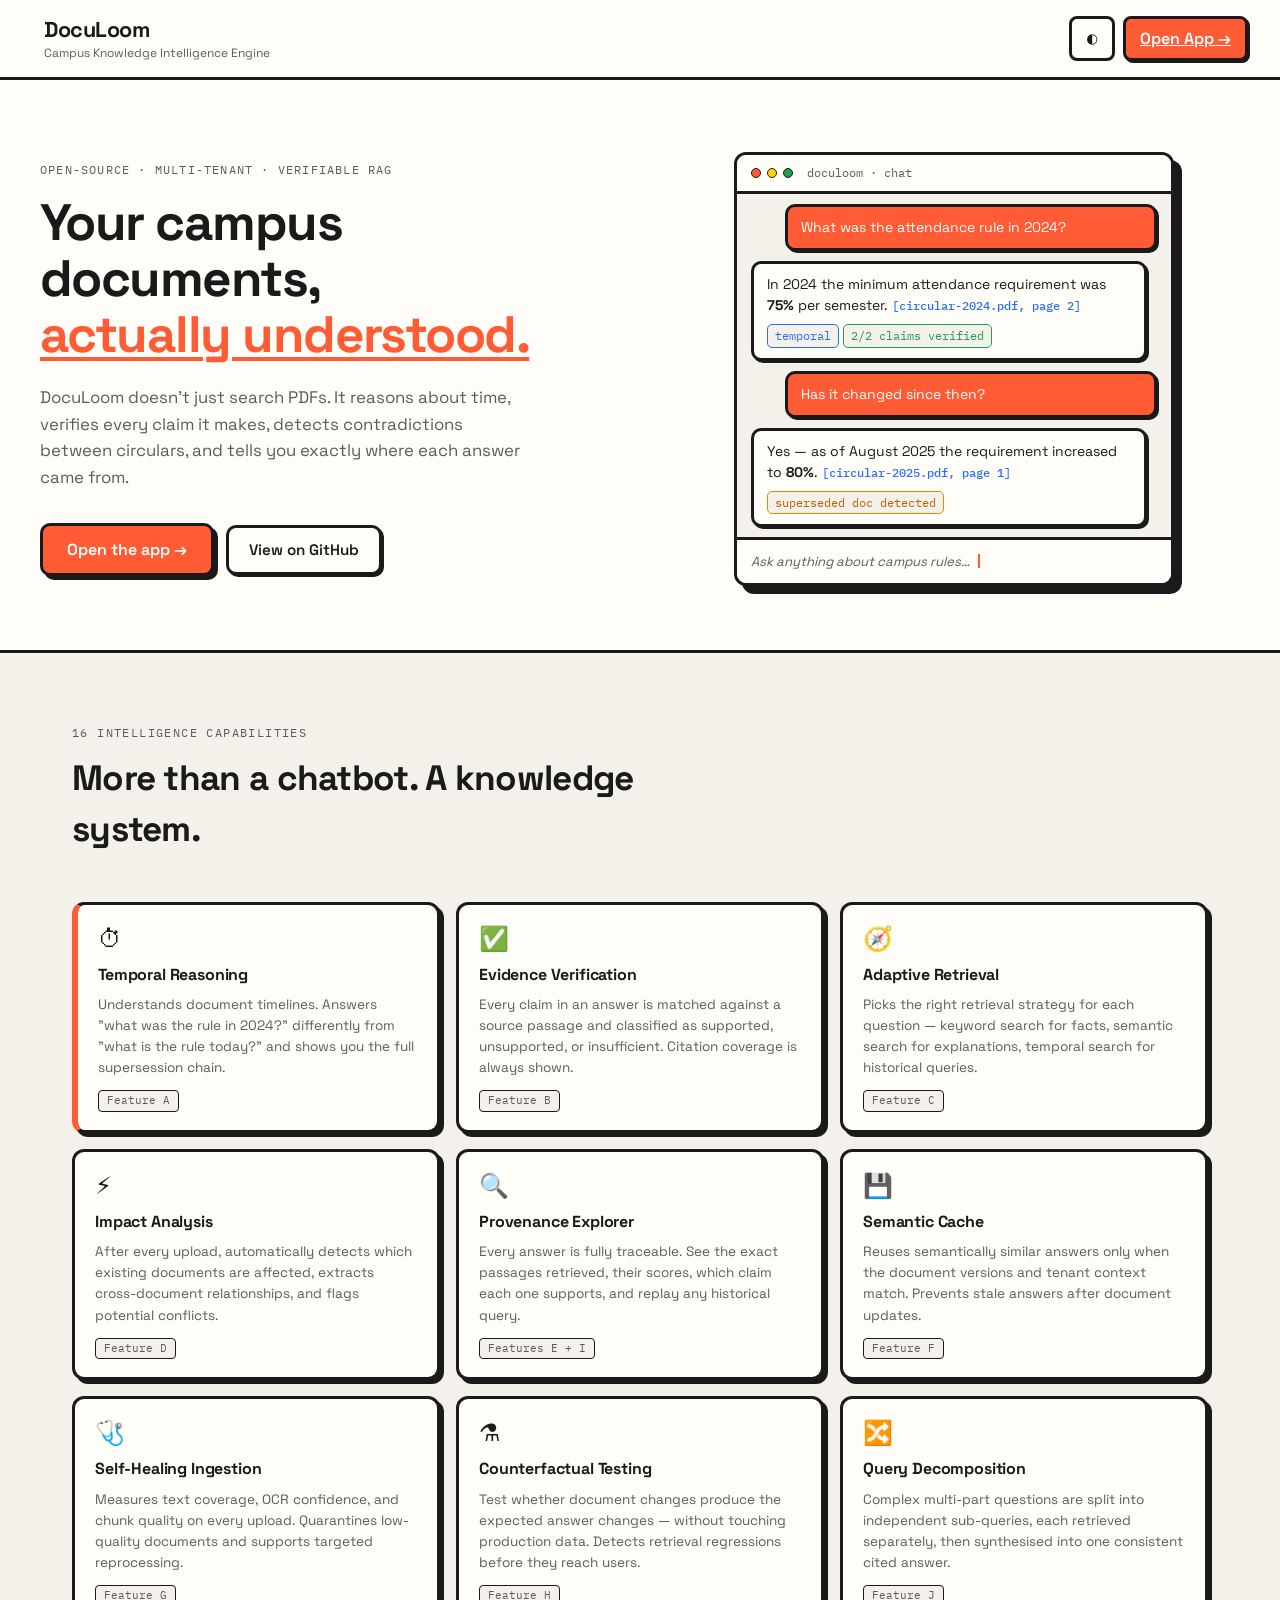
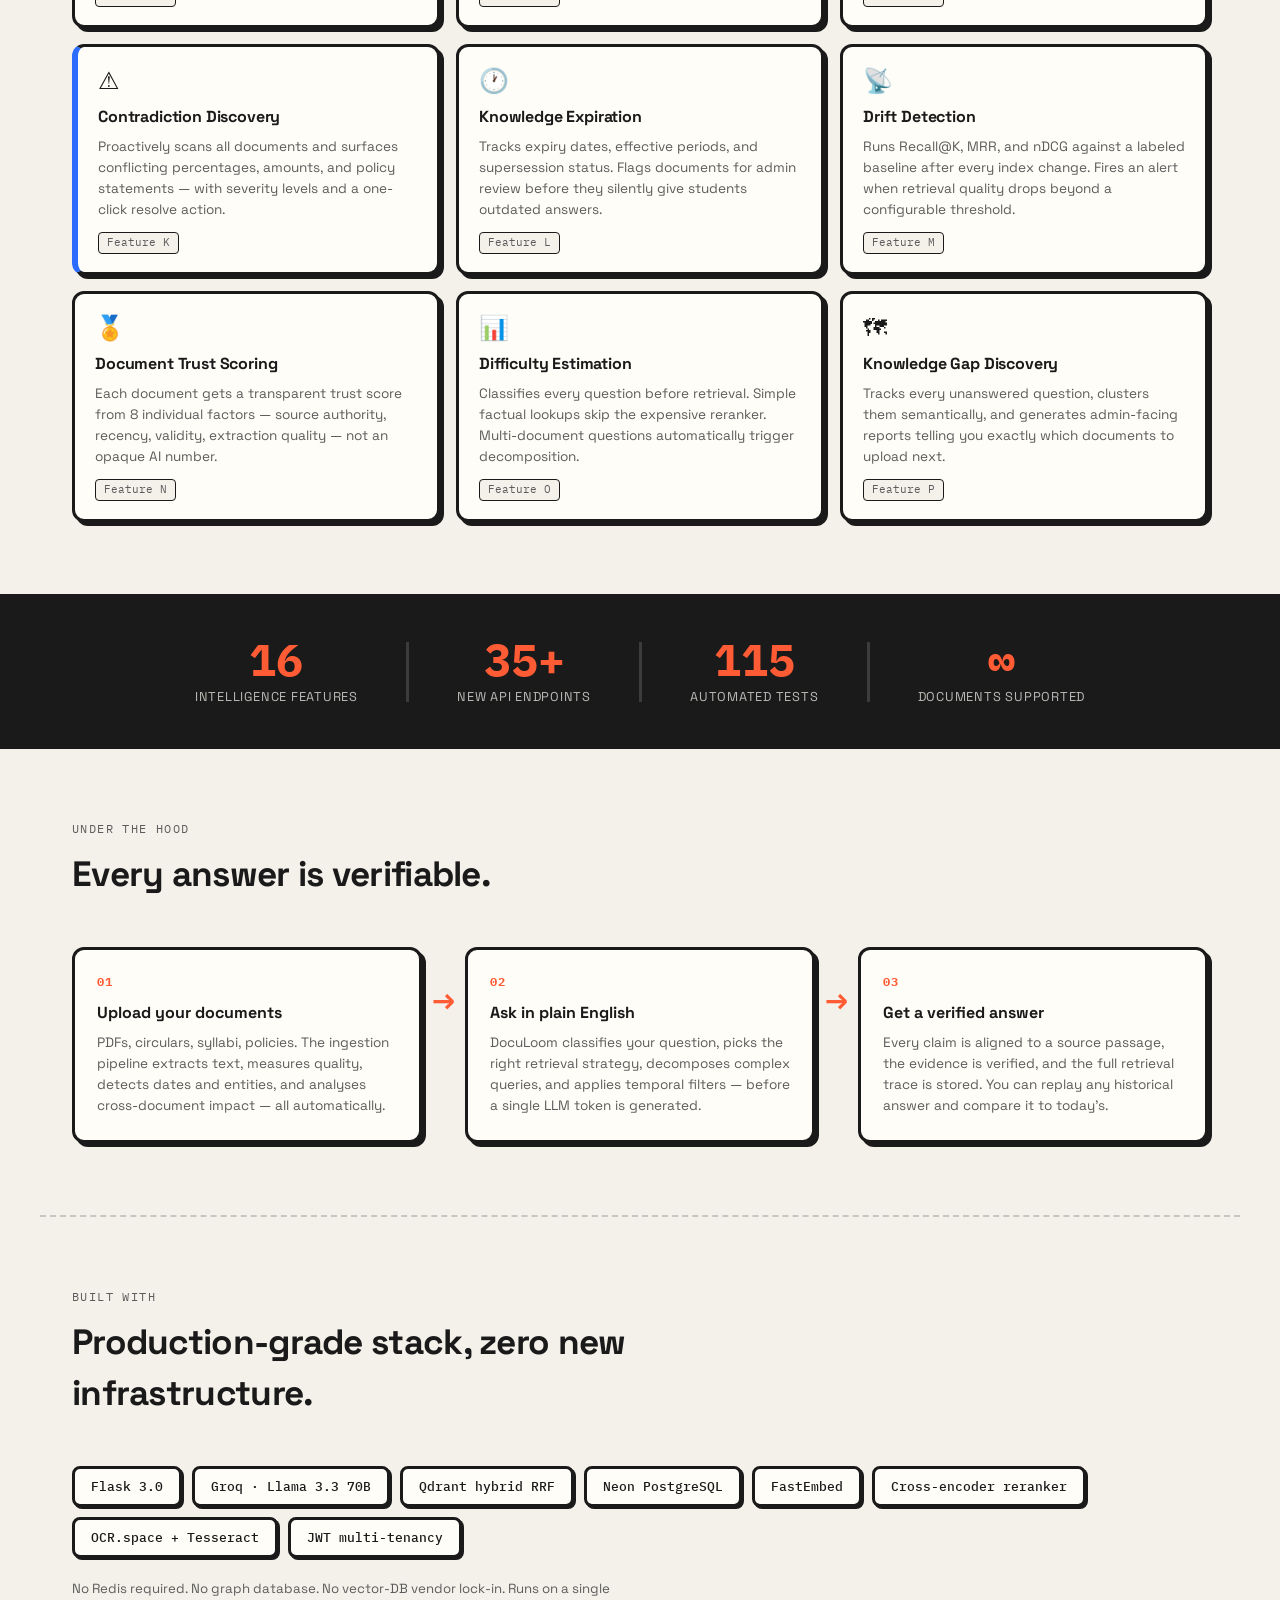
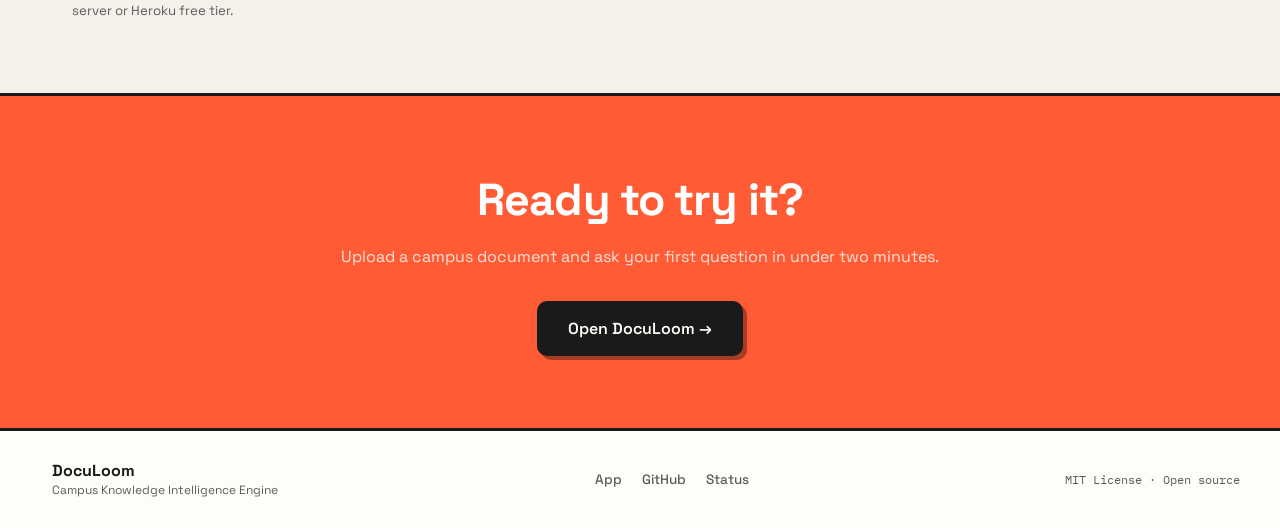
==== templates/landing.html @ 3bcba17c "added some features" ====
<!DOCTYPE html>
<html lang="en">
<head>
  <meta charset="UTF-8" />
  <meta name="viewport" content="width=device-width, initial-scale=1" />
  <title>DocuLoom — Campus Knowledge Intelligence Engine</title>
  <link rel="preconnect" href="https://fonts.googleapis.com" />
  <link href="https://fonts.googleapis.com/css2?family=Space+Grotesk:wght@400;500;600;700&family=IBM+Plex+Mono:wght@400;500&display=swap" rel="stylesheet" />
  <link rel="stylesheet" href="/static/style.css" />
  <link rel="stylesheet" href="/static/landing.css" />
</head>
<body class="landing-body">

  <!-- ── Top bar ──────────────────────────────────────────────────────────── -->
  <header class="lp-topbar">
    <div class="brand">
      <span class="logo"></span>
      <div>
        <h1>DocuLoom</h1>
        <p class="tag">Campus Knowledge Intelligence Engine</p>
      </div>
    </div>
    <div class="top-actions">
      <button id="lpThemeBtn" class="btn btn-ghost" title="Toggle theme">◐</button>
      <a href="/app" class="btn btn-primary">Open App →</a>
    </div>
  </header>

  <!-- ── Hero ─────────────────────────────────────────────────────────────── -->
  <section class="lp-hero">
    <div class="lp-hero-inner">
      <div class="lp-hero-text">
        <p class="lp-eyebrow">Open-source · Multi-tenant · Verifiable RAG</p>
        <h2 class="lp-headline">
          Your campus documents,<br/>
          <span class="lp-accent-word">actually understood.</span>
        </h2>
        <p class="lp-subhead">
          DocuLoom doesn't just search PDFs. It reasons about time, verifies every claim it makes,
          detects contradictions between circulars, and tells you exactly where each answer came from.
        </p>
        <div class="lp-cta-row">
          <a href="/app" class="btn btn-primary lp-cta-main">Open the app →</a>
          <a href="https://github.com/your-org/doculoom" class="btn lp-cta-secondary" target="_blank" rel="noopener">View on GitHub</a>
        </div>
      </div>
      <div class="lp-hero-visual" aria-hidden="true">
        <div class="lp-chat-mock">
          <div class="lp-mock-bar">
            <span class="lp-mock-dot" style="background:#ff5c35"></span>
            <span class="lp-mock-dot" style="background:#ffd700"></span>
            <span class="lp-mock-dot" style="background:#1f9d55"></span>
            <span style="font-size:0.72rem;color:var(--muted);margin-left:8px;font-family:var(--mono)">doculoom · chat</span>
          </div>
          <div class="lp-mock-msg lp-mock-user">What was the attendance rule in 2024?</div>
          <div class="lp-mock-msg lp-mock-bot">
            In 2024 the minimum attendance requirement was <strong>75%</strong> per semester.
            <span class="cite">[circular-2024.pdf, page 2]</span>
            <div class="lp-mock-badges">
              <span class="intel-badge strategy">temporal</span>
              <span class="intel-badge verified">2/2 claims verified</span>
            </div>
          </div>
          <div class="lp-mock-msg lp-mock-user">Has it changed since then?</div>
          <div class="lp-mock-msg lp-mock-bot">
            Yes — as of August 2025 the requirement increased to <strong>80%</strong>.
            <span class="cite">[circular-2025.pdf, page 1]</span>
            <div class="lp-mock-badges">
              <span class="intel-badge temporal">superseded doc detected</span>
            </div>
          </div>
          <div class="lp-mock-input">
            <span>Ask anything about campus rules…</span>
            <span class="lp-mock-cursor"></span>
          </div>
        </div>
      </div>
    </div>
  </section>

  <!-- ── Feature strip ────────────────────────────────────────────────────── -->
  <section class="lp-section">
    <p class="lp-section-label">16 intelligence capabilities</p>
    <h2 class="lp-section-title">More than a chatbot. A knowledge system.</h2>
    <div class="lp-features-grid">

      <div class="lp-feature-card lp-fc-accent">
        <div class="lp-fc-icon">⏱</div>
        <h3>Temporal Reasoning</h3>
        <p>Understands document timelines. Answers "what was the rule in 2024?" differently from "what is the rule today?" and shows you the full supersession chain.</p>
        <span class="lp-fc-tag">Feature A</span>
      </div>

      <div class="lp-feature-card">
        <div class="lp-fc-icon">✅</div>
        <h3>Evidence Verification</h3>
        <p>Every claim in an answer is matched against a source passage and classified as supported, unsupported, or insufficient. Citation coverage is always shown.</p>
        <span class="lp-fc-tag">Feature B</span>
      </div>

      <div class="lp-feature-card">
        <div class="lp-fc-icon">🧭</div>
        <h3>Adaptive Retrieval</h3>
        <p>Picks the right retrieval strategy for each question — keyword search for facts, semantic search for explanations, temporal search for historical queries.</p>
        <span class="lp-fc-tag">Feature C</span>
      </div>

      <div class="lp-feature-card">
        <div class="lp-fc-icon">⚡</div>
        <h3>Impact Analysis</h3>
        <p>After every upload, automatically detects which existing documents are affected, extracts cross-document relationships, and flags potential conflicts.</p>
        <span class="lp-fc-tag">Feature D</span>
      </div>

      <div class="lp-feature-card">
        <div class="lp-fc-icon">🔍</div>
        <h3>Provenance Explorer</h3>
        <p>Every answer is fully traceable. See the exact passages retrieved, their scores, which claim each one supports, and replay any historical query.</p>
        <span class="lp-fc-tag">Features E + I</span>
      </div>

      <div class="lp-feature-card">
        <div class="lp-fc-icon">💾</div>
        <h3>Semantic Cache</h3>
        <p>Reuses semantically similar answers only when the document versions and tenant context match. Prevents stale answers after document updates.</p>
        <span class="lp-fc-tag">Feature F</span>
      </div>

      <div class="lp-feature-card">
        <div class="lp-fc-icon">🩺</div>
        <h3>Self-Healing Ingestion</h3>
        <p>Measures text coverage, OCR confidence, and chunk quality on every upload. Quarantines low-quality documents and supports targeted reprocessing.</p>
        <span class="lp-fc-tag">Feature G</span>
      </div>

      <div class="lp-feature-card">
        <div class="lp-fc-icon">⚗️</div>
        <h3>Counterfactual Testing</h3>
        <p>Test whether document changes produce the expected answer changes — without touching production data. Detects retrieval regressions before they reach users.</p>
        <span class="lp-fc-tag">Feature H</span>
      </div>

      <div class="lp-feature-card">
        <div class="lp-fc-icon">🔀</div>
        <h3>Query Decomposition</h3>
        <p>Complex multi-part questions are split into independent sub-queries, each retrieved separately, then synthesised into one consistent cited answer.</p>
        <span class="lp-fc-tag">Feature J</span>
      </div>

      <div class="lp-feature-card lp-fc-accent2">
        <div class="lp-fc-icon">⚠️</div>
        <h3>Contradiction Discovery</h3>
        <p>Proactively scans all documents and surfaces conflicting percentages, amounts, and policy statements — with severity levels and a one-click resolve action.</p>
        <span class="lp-fc-tag">Feature K</span>
      </div>

      <div class="lp-feature-card">
        <div class="lp-fc-icon">🕐</div>
        <h3>Knowledge Expiration</h3>
        <p>Tracks expiry dates, effective periods, and supersession status. Flags documents for admin review before they silently give students outdated answers.</p>
        <span class="lp-fc-tag">Feature L</span>
      </div>

      <div class="lp-feature-card">
        <div class="lp-fc-icon">📡</div>
        <h3>Drift Detection</h3>
        <p>Runs Recall@K, MRR, and nDCG against a labeled baseline after every index change. Fires an alert when retrieval quality drops beyond a configurable threshold.</p>
        <span class="lp-fc-tag">Feature M</span>
      </div>

      <div class="lp-feature-card">
        <div class="lp-fc-icon">🏅</div>
        <h3>Document Trust Scoring</h3>
        <p>Each document gets a transparent trust score from 8 individual factors — source authority, recency, validity, extraction quality — not an opaque AI number.</p>
        <span class="lp-fc-tag">Feature N</span>
      </div>

      <div class="lp-feature-card">
        <div class="lp-fc-icon">📊</div>
        <h3>Difficulty Estimation</h3>
        <p>Classifies every question before retrieval. Simple factual lookups skip the expensive reranker. Multi-document questions automatically trigger decomposition.</p>
        <span class="lp-fc-tag">Feature O</span>
      </div>

      <div class="lp-feature-card">
        <div class="lp-fc-icon">🗺</div>
        <h3>Knowledge Gap Discovery</h3>
        <p>Tracks every unanswered question, clusters them semantically, and generates admin-facing reports telling you exactly which documents to upload next.</p>
        <span class="lp-fc-tag">Feature P</span>
      </div>

    </div>
  </section>

  <!-- ── Stats bar ─────────────────────────────────────────────────────────── -->
  <section class="lp-stats-bar">
    <div class="lp-stat">
      <span class="lp-stat-val">16</span>
      <span class="lp-stat-label">intelligence features</span>
    </div>
    <div class="lp-stat-divider"></div>
    <div class="lp-stat">
      <span class="lp-stat-val">35+</span>
      <span class="lp-stat-label">new API endpoints</span>
    </div>
    <div class="lp-stat-divider"></div>
    <div class="lp-stat">
      <span class="lp-stat-val">115</span>
      <span class="lp-stat-label">automated tests</span>
    </div>
    <div class="lp-stat-divider"></div>
    <div class="lp-stat">
      <span class="lp-stat-val">∞</span>
      <span class="lp-stat-label">documents supported</span>
    </div>
  </section>

  <!-- ── How it works ─────────────────────────────────────────────────────── -->
  <section class="lp-section lp-how">
    <p class="lp-section-label">under the hood</p>
    <h2 class="lp-section-title">Every answer is verifiable.</h2>
    <div class="lp-steps">
      <div class="lp-step">
        <div class="lp-step-num">01</div>
        <h3>Upload your documents</h3>
        <p>PDFs, circulars, syllabi, policies. The ingestion pipeline extracts text, measures quality, detects dates and entities, and analyses cross-document impact — all automatically.</p>
      </div>
      <div class="lp-step-arrow">→</div>
      <div class="lp-step">
        <div class="lp-step-num">02</div>
        <h3>Ask in plain English</h3>
        <p>DocuLoom classifies your question, picks the right retrieval strategy, decomposes complex queries, and applies temporal filters — before a single LLM token is generated.</p>
      </div>
      <div class="lp-step-arrow">→</div>
      <div class="lp-step">
        <div class="lp-step-num">03</div>
        <h3>Get a verified answer</h3>
        <p>Every claim is aligned to a source passage, the evidence is verified, and the full retrieval trace is stored. You can replay any historical answer and compare it to today's.</p>
      </div>
    </div>
  </section>

  <!-- ── Tech stack ────────────────────────────────────────────────────────── -->
  <section class="lp-section lp-stack-section">
    <p class="lp-section-label">built with</p>
    <h2 class="lp-section-title">Production-grade stack, zero new infrastructure.</h2>
    <div class="lp-stack-grid">
      <div class="lp-stack-chip">Flask 3.0</div>
      <div class="lp-stack-chip">Groq · Llama 3.3 70B</div>
      <div class="lp-stack-chip">Qdrant hybrid RRF</div>
      <div class="lp-stack-chip">Neon PostgreSQL</div>
      <div class="lp-stack-chip">FastEmbed</div>
      <div class="lp-stack-chip">Cross-encoder reranker</div>
      <div class="lp-stack-chip">OCR.space + Tesseract</div>
      <div class="lp-stack-chip">JWT multi-tenancy</div>
    </div>
    <p class="lp-stack-note">No Redis required. No graph database. No vector-DB vendor lock-in. Runs on a single server or Heroku free tier.</p>
  </section>

  <!-- ── Final CTA ─────────────────────────────────────────────────────────── -->
  <section class="lp-final-cta">
    <div class="lp-final-cta-inner">
      <h2>Ready to try it?</h2>
      <p>Upload a campus document and ask your first question in under two minutes.</p>
      <a href="/app" class="btn btn-primary lp-cta-main">Open DocuLoom →</a>
    </div>
  </section>

  <!-- ── Footer ────────────────────────────────────────────────────────────── -->
  <footer class="lp-footer">
    <div class="lp-footer-inner">
      <div class="brand">
        <span class="logo" style="font-size:1.4rem"></span>
        <div>
          <strong>DocuLoom</strong>
          <p class="tag">Campus Knowledge Intelligence Engine</p>
        </div>
      </div>
      <div class="lp-footer-links">
        <a href="/app">App</a>
        <a href="https://github.com/your-org/doculoom" target="_blank" rel="noopener">GitHub</a>
        <a href="/health">Status</a>
      </div>
      <p class="lp-footer-copy">MIT License · Open source</p>
    </div>
  </footer>

  <script>
    // Theme toggle (mirrors app.js behaviour)
    const theme = localStorage.getItem("dl_theme") || "light";
    document.documentElement.setAttribute("data-theme", theme);
    document.getElementById("lpThemeBtn").addEventListener("click", () => {
      const next = document.documentElement.getAttribute("data-theme") === "dark" ? "light" : "dark";
      document.documentElement.setAttribute("data-theme", next);
      localStorage.setItem("dl_theme", next);
    });
  </script>
</body>
</html>
---- static/style.css ----
:root {
  --bg: #f4f1ea;
  --surface: #fffdf7;
  --ink: #1a1a1a;
  --muted: #5c5c5c;
  --accent: #ff5c35;
  --accent-2: #2b6cff;
  --ok: #1f9d55;
  --border: 3px solid #1a1a1a;
  --shadow: 4px 4px 0 #1a1a1a;
  --radius: 12px;
  --font: "Space Grotesk", system-ui, sans-serif;
  --mono: "IBM Plex Mono", ui-monospace, monospace;
}

[data-theme="dark"] {
  --bg: #121212;
  --surface: #1c1c1c;
  --ink: #f2f2f2;
  --muted: #a0a0a0;
  --accent: #ff7a55;
  --accent-2: #6b9bff;
  --ok: #3dd68c;
  --border: 3px solid #f2f2f2;
  --shadow: 4px 4px 0 #000;
}

* { box-sizing: border-box; margin: 0; padding: 0; }

body {
  font-family: var(--font);
  background: var(--bg);
  color: var(--ink);
  min-height: 100vh;
  line-height: 1.45;
}

#app { max-width: 1280px; margin: 0 auto; padding: 16px; }

.topbar {
  display: flex;
  align-items: center;
  justify-content: space-between;
  padding: 12px 16px;
  background: var(--surface);
  border: var(--border);
  box-shadow: var(--shadow);
  border-radius: var(--radius);
  margin-bottom: 16px;
}

.brand { display: flex; gap: 12px; align-items: center; }
.logo { font-size: 1.8rem; }
.brand h1 { font-size: 1.35rem; font-weight: 700; letter-spacing: -0.02em; }
.tag { font-size: 0.75rem; color: var(--muted); }

.top-actions { display: flex; gap: 8px; }

.btn {
  font-family: var(--font);
  font-weight: 600;
  border: var(--border);
  border-radius: 8px;
  padding: 8px 14px;
  cursor: pointer;
  background: var(--surface);
  color: var(--ink);
  box-shadow: 2px 2px 0 var(--ink);
  transition: transform 0.08s, box-shadow 0.08s;
}
.btn:hover { transform: translate(-1px, -1px); box-shadow: 3px 3px 0 var(--ink); }
.btn:active { transform: translate(1px, 1px); box-shadow: 1px 1px 0 var(--ink); }
.btn-primary { background: var(--accent); color: #fff; }
.btn-ghost { background: transparent; box-shadow: none; }
.btn-ask { min-width: 88px; height: 100%; }

.layout {
  display: grid;
  grid-template-columns: 300px 1fr;
  gap: 16px;
  height: calc(100vh - 120px);
}

.sidebar { overflow-y: auto; padding-right: 4px; }

@media (max-width: 860px) {
  .layout { grid-template-columns: 1fr; height: auto; }
  .sidebar { max-height: 40vh; }
}

.panel {
  background: var(--surface);
  border: var(--border);
  box-shadow: var(--shadow);
  border-radius: var(--radius);
  padding: 14px;
  margin-bottom: 12px;
}
.panel h2 {
  font-size: 0.85rem;
  text-transform: uppercase;
  letter-spacing: 0.06em;
  margin-bottom: 10px;
  color: var(--muted);
}

.dropzone {
  border: 2px dashed var(--ink);
  border-radius: 10px;
  padding: 20px 12px;
  text-align: center;
  cursor: pointer;
  background: color-mix(in srgb, var(--accent) 8%, transparent);
  transition: background 0.15s;
}
.dropzone.dragover { background: color-mix(in srgb, var(--accent) 22%, transparent); }
.dropzone .muted { font-size: 0.8rem; color: var(--muted); margin-top: 4px; }

.status { font-size: 0.8rem; margin-top: 8px; min-height: 1.2em; }
.status.ok { color: var(--ok); }
.status.err { color: var(--accent); }

.doc-list { list-style: none; max-height: 280px; overflow-y: auto; margin-top: 10px; }
.doc-list li {
  display: flex;
  justify-content: space-between;
  align-items: center;
  gap: 8px;
  padding: 8px;
  border: 2px solid var(--ink);
  border-radius: 8px;
  margin-bottom: 6px;
  font-size: 0.85rem;
}
.doc-list .name { overflow: hidden; text-overflow: ellipsis; white-space: nowrap; flex: 1; }
.doc-list .badge {
  font-family: var(--mono);
  font-size: 0.7rem;
  padding: 2px 6px;
  border-radius: 4px;
  background: var(--bg);
  border: 1px solid var(--ink);
}
.doc-list .badge.ready { background: color-mix(in srgb, var(--ok) 25%, transparent); }
.doc-list .badge.failed { background: color-mix(in srgb, var(--accent) 25%, transparent); }

.meta-row {
  display: flex;
  justify-content: space-between;
  font-size: 0.85rem;
  margin-bottom: 6px;
}
.meta-row code {
  font-family: var(--mono);
  font-size: 0.8rem;
  background: var(--bg);
  padding: 2px 6px;
  border-radius: 4px;
}

.chat-panel {
  display: flex;
  flex-direction: column;
  background: var(--surface);
  border: var(--border);
  box-shadow: var(--shadow);
  border-radius: var(--radius);
  overflow: hidden;
  height: 100%;
  max-height: 100%;
}

.messages {
  flex: 1;
  overflow-y: auto;
  padding: 16px;
  display: flex;
  flex-direction: column;
  gap: 12px;
}

.msg { display: flex; max-width: 92%; }
.msg.user { align-self: flex-end; }
.msg.assistant { align-self: flex-start; }

.bubble {
  padding: 12px 14px;
  border: var(--border);
  border-radius: 12px;
  box-shadow: 2px 2px 0 var(--ink);
  background: var(--bg);
}
.msg.user .bubble {
  background: var(--accent);
  color: #fff;
  border-color: var(--ink);
}
.bubble p { margin-bottom: 0.4em; }
.bubble p:last-child { margin-bottom: 0; }
.bubble ul { padding-left: 1.2em; margin: 0.3em 0; }

.sources {
  margin-top: 10px;
  padding-top: 8px;
  border-top: 2px dashed color-mix(in srgb, var(--ink) 30%, transparent);
  font-size: 0.78rem;
}
.sources h4 { font-size: 0.72rem; text-transform: uppercase; color: var(--muted); margin-bottom: 4px; }
.source-chip {
  display: inline-block;
  margin: 2px 4px 2px 0;
  padding: 3px 8px;
  border: 2px solid var(--ink);
  border-radius: 6px;
  background: var(--surface);
  font-family: var(--mono);
  cursor: default;
}
.cite {
  font-family: var(--mono);
  font-size: 0.85em;
  color: var(--accent-2);
  font-weight: 500;
}

.ask-form {
  display: flex;
  gap: 10px;
  padding: 12px;
  border-top: var(--border);
  background: var(--surface);
}
.ask-form textarea {
  flex: 1;
  resize: none;
  font-family: var(--font);
  font-size: 0.95rem;
  padding: 10px 12px;
  border: var(--border);
  border-radius: 10px;
  background: var(--bg);
  color: var(--ink);
  outline: none;
}
.ask-form textarea:focus { box-shadow: 2px 2px 0 var(--accent-2); }

.modal {
  position: fixed;
  inset: 0;
  background: rgba(0,0,0,0.45);
  display: flex;
  align-items: center;
  justify-content: center;
  z-index: 50;
}
.modal.hidden { display: none; }
.modal-card {
  position: relative;
  background: var(--surface);
  border: var(--border);
  box-shadow: var(--shadow);
  border-radius: var(--radius);
  padding: 24px;
  width: min(380px, 92vw);
}
.modal-card h2 { margin-bottom: 14px; }
.modal-card label {
  display: block;
  font-size: 0.85rem;
  margin-bottom: 10px;
}
.modal-card input {
  display: block;
  width: 100%;
  margin-top: 4px;
  padding: 8px 10px;
  border: var(--border);
  border-radius: 8px;
  font-family: var(--font);
  background: var(--bg);
  color: var(--ink);
}
.modal-actions {
  display: flex;
  justify-content: space-between;
  align-items: center;
  margin-top: 14px;
  gap: 8px;
}
.modal-close {
  position: absolute;
  top: 8px;
  right: 12px;
  border: none;
  background: none;
  font-size: 1.4rem;
  cursor: pointer;
  color: var(--ink);
}
.hidden { display: none !important; }

.typing::after {
  content: "…";
  animation: blink 1s infinite;
}
@keyframes blink { 50% { opacity: 0.3; } }

/* ═══════════════════════════════════════════════════════════════════
   Intelligence Engine — Admin Panel Styles
   ═══════════════════════════════════════════════════════════════════ */

/* Nav tabs */
.nav-tabs {
  display: flex;
  gap: 6px;
  flex-wrap: wrap;
  margin-bottom: 14px;
}
.nav-tab {
  font-family: var(--font);
  font-size: 0.8rem;
  font-weight: 600;
  padding: 6px 12px;
  border: var(--border);
  border-radius: 8px;
  cursor: pointer;
  background: var(--bg);
  color: var(--ink);
  box-shadow: 2px 2px 0 var(--ink);
  transition: transform 0.08s, box-shadow 0.08s;
}
.nav-tab:hover { transform: translate(-1px,-1px); box-shadow: 3px 3px 0 var(--ink); }
.nav-tab.active {
  background: var(--accent-2);
  color: #fff;
  box-shadow: 2px 2px 0 var(--ink);
}

/* Admin panel view (full-width overlay) */
.admin-panel {
  position: fixed;
  inset: 0;
  background: var(--bg);
  z-index: 40;
  overflow-y: auto;
  padding: 20px;
  display: flex;
  flex-direction: column;
  gap: 16px;
}
.admin-panel.hidden { display: none !important; }
.admin-topbar {
  display: flex;
  align-items: center;
  justify-content: space-between;
  padding-bottom: 12px;
  border-bottom: var(--border);
}
.admin-topbar h1 { font-size: 1.2rem; font-weight: 700; }

/* Section cards */
.intel-card {
  background: var(--surface);
  border: var(--border);
  box-shadow: var(--shadow);
  border-radius: var(--radius);
  padding: 16px;
}
.intel-card h3 {
  font-size: 0.8rem;
  text-transform: uppercase;
  letter-spacing: 0.07em;
  color: var(--muted);
  margin-bottom: 12px;
}

/* Stat grid */
.stat-grid {
  display: grid;
  grid-template-columns: repeat(auto-fit, minmax(120px, 1fr));
  gap: 10px;
  margin-bottom: 14px;
}
.stat-box {
  background: var(--bg);
  border: 2px solid var(--ink);
  border-radius: 10px;
  padding: 12px;
  text-align: center;
}
.stat-box .val {
  font-size: 1.6rem;
  font-weight: 700;
  line-height: 1.1;
}
.stat-box .label {
  font-size: 0.72rem;
  color: var(--muted);
  margin-top: 4px;
}
.stat-box.warn .val { color: #e88a00; }
.stat-box.crit .val { color: var(--accent); }
.stat-box.ok .val { color: var(--ok); }

/* Tables */
.intel-table {
  width: 100%;
  border-collapse: collapse;
  font-size: 0.83rem;
}
.intel-table th {
  text-align: left;
  padding: 6px 10px;
  border-bottom: var(--border);
  font-size: 0.75rem;
  text-transform: uppercase;
  color: var(--muted);
}
.intel-table td {
  padding: 8px 10px;
  border-bottom: 1px solid color-mix(in srgb, var(--ink) 15%, transparent);
  vertical-align: top;
}
.intel-table tr:last-child td { border-bottom: none; }
.intel-table tr:hover td { background: color-mix(in srgb, var(--accent-2) 6%, transparent); }

/* Severity badges */
.sev {
  display: inline-block;
  padding: 2px 7px;
  border-radius: 5px;
  font-size: 0.72rem;
  font-weight: 700;
  text-transform: uppercase;
}
.sev-critical { background: color-mix(in srgb, var(--accent) 25%, transparent); color: var(--accent); }
.sev-high     { background: color-mix(in srgb, #e88a00 20%, transparent); color: #c06000; }
.sev-medium   { background: color-mix(in srgb, var(--accent-2) 20%, transparent); color: var(--accent-2); }
.sev-low      { background: color-mix(in srgb, var(--ok) 20%, transparent); color: var(--ok); }

/* Status badges */
.tag-badge {
  display: inline-block;
  padding: 2px 8px;
  border-radius: 5px;
  font-size: 0.72rem;
  font-family: var(--mono);
  border: 1px solid currentColor;
}
.tag-active   { color: var(--ok); }
.tag-expired  { color: var(--accent); }
.tag-superseded { color: #e88a00; }
.tag-review   { color: var(--accent-2); }
.tag-unknown  { color: var(--muted); }

/* Trust score bar */
.trust-bar { display: flex; align-items: center; gap: 8px; }
.trust-track {
  flex: 1;
  height: 8px;
  background: var(--bg);
  border: 1px solid var(--ink);
  border-radius: 4px;
  overflow: hidden;
}
.trust-fill {
  height: 100%;
  border-radius: 4px;
  background: var(--ok);
  transition: width 0.4s;
}
.trust-fill.mid { background: #e88a00; }
.trust-fill.low { background: var(--accent); }

/* Evidence verification chips */
.claim-list { display: flex; flex-direction: column; gap: 6px; margin-top: 8px; }
.claim-item {
  padding: 6px 10px;
  border-radius: 8px;
  font-size: 0.82rem;
  border: 1.5px solid;
}
.claim-item.supported   { border-color: var(--ok); background: color-mix(in srgb, var(--ok) 10%, transparent); }
.claim-item.unsupported { border-color: var(--accent); background: color-mix(in srgb, var(--accent) 10%, transparent); }
.claim-item.insufficient{ border-color: #e88a00; background: color-mix(in srgb, #e88a00 10%, transparent); }

/* Provenance trace */
.trace-step {
  display: flex;
  gap: 12px;
  padding: 8px 0;
  border-bottom: 1px solid color-mix(in srgb, var(--ink) 12%, transparent);
  font-size: 0.83rem;
}
.trace-step:last-child { border-bottom: none; }
.trace-num {
  width: 24px;
  height: 24px;
  min-width: 24px;
  border-radius: 50%;
  background: var(--accent-2);
  color: #fff;
  font-size: 0.72rem;
  font-weight: 700;
  display: flex;
  align-items: center;
  justify-content: center;
}
.trace-content { flex: 1; }
.trace-label { font-weight: 600; margin-bottom: 2px; }
.trace-detail { color: var(--muted); font-family: var(--mono); font-size: 0.78rem; }

/* Drift chart — simple sparkline via CSS */
.drift-history { display: flex; align-items: flex-end; gap: 4px; height: 48px; }
.drift-bar {
  flex: 1;
  background: var(--accent-2);
  border-radius: 3px 3px 0 0;
  min-height: 4px;
  transition: height 0.3s;
  cursor: default;
}
.drift-bar.alert { background: var(--accent); }

/* Gap category pills */
.gap-pill {
  display: inline-block;
  padding: 3px 10px;
  border: 2px solid var(--ink);
  border-radius: 20px;
  font-size: 0.75rem;
  background: color-mix(in srgb, var(--accent-2) 12%, transparent);
  margin: 2px;
}

/* Quality score ring (simple numeric) */
.quality-score {
  font-size: 1.4rem;
  font-weight: 700;
  font-family: var(--mono);
}
.quality-score.good { color: var(--ok); }
.quality-score.fair { color: #e88a00; }
.quality-score.poor { color: var(--accent); }

/* Version timeline */
.timeline { position: relative; padding-left: 24px; }
.timeline::before {
  content: "";
  position: absolute;
  left: 8px;
  top: 0;
  bottom: 0;
  width: 2px;
  background: var(--ink);
}
.timeline-item {
  position: relative;
  margin-bottom: 16px;
  font-size: 0.83rem;
}
.timeline-item::before {
  content: "";
  position: absolute;
  left: -20px;
  top: 4px;
  width: 10px;
  height: 10px;
  border-radius: 50%;
  background: var(--accent-2);
  border: 2px solid var(--ink);
}
.timeline-item.current::before { background: var(--ok); }
.timeline-item.superseded::before { background: var(--muted); }

/* Ask v2 metadata badge strip */
.intel-meta {
  display: flex;
  flex-wrap: wrap;
  gap: 6px;
  margin-top: 8px;
}
.intel-badge {
  font-size: 0.72rem;
  font-family: var(--mono);
  padding: 2px 7px;
  border-radius: 5px;
  border: 1px solid var(--ink);
  background: var(--bg);
  color: var(--muted);
}
.intel-badge.strategy { border-color: var(--accent-2); color: var(--accent-2); }
.intel-badge.verified { border-color: var(--ok); color: var(--ok); }
.intel-badge.temporal { border-color: #e88a00; color: #c06000; }
.intel-badge.cached   { border-color: #9b59b6; color: #9b59b6; }
.intel-badge.decomposed { border-color: var(--ok); color: var(--ok); }

/* Section loading spinner */
.loading-dots::after {
  content: "…";
  animation: blink 1s infinite;
}

/* Scrollable table container */
.table-wrap { overflow-x: auto; }

/* Small action button */
.btn-xs {
  font-size: 0.75rem;
  padding: 3px 8px;
  border-radius: 5px;
}

/* Admin grid layout */
.admin-grid {
  display: grid;
  grid-template-columns: repeat(auto-fit, minmax(320px, 1fr));
  gap: 16px;
}

/* Provenance modal */
.provenance-modal {
  position: fixed;
  inset: 0;
  background: rgba(0,0,0,0.5);
  z-index: 60;
  overflow-y: auto;
  display: flex;
  align-items: flex-start;
  justify-content: center;
  padding: 40px 16px;
}
.provenance-modal.hidden { display: none !important; }
.provenance-card {
  background: var(--surface);
  border: var(--border);
  box-shadow: var(--shadow);
  border-radius: var(--radius);
  padding: 24px;
  width: min(760px, 100%);
  position: relative;
}
.provenance-card h2 { margin-bottom: 16px; font-size: 1rem; }
---- static/landing.css ----
/* ═══════════════════════════════════════════════════════════════
   DocuLoom Landing Page — Neobrutalism
   Extends the base style.css variables and component classes.
═══════════════════════════════════════════════════════════════ */

/* ── Layout reset for landing (full-width sections) ─────────────────────── */
.landing-body #app { max-width: none; padding: 0; }

/* ── Top bar ─────────────────────────────────────────────────────────────── */
.lp-topbar {
  display: flex;
  align-items: center;
  justify-content: space-between;
  padding: 14px 32px;
  background: var(--surface);
  border-bottom: var(--border);
  position: sticky;
  top: 0;
  z-index: 30;
}

@media (max-width: 600px) {
  .lp-topbar { padding: 12px 16px; }
}

/* ── Hero ────────────────────────────────────────────────────────────────── */
.lp-hero {
  background: var(--surface);
  border-bottom: var(--border);
  padding: 72px 32px 64px;
}

.lp-hero-inner {
  max-width: 1200px;
  margin: 0 auto;
  display: grid;
  grid-template-columns: 1fr 1fr;
  gap: 56px;
  align-items: center;
}

@media (max-width: 900px) {
  .lp-hero-inner { grid-template-columns: 1fr; gap: 40px; }
  .lp-hero { padding: 48px 20px 40px; }
}

.lp-eyebrow {
  font-family: var(--mono);
  font-size: 0.75rem;
  letter-spacing: 0.1em;
  text-transform: uppercase;
  color: var(--muted);
  margin-bottom: 16px;
}

.lp-headline {
  font-size: clamp(2rem, 4vw, 3.2rem);
  font-weight: 700;
  line-height: 1.1;
  letter-spacing: -0.03em;
  margin-bottom: 20px;
}

.lp-accent-word {
  color: var(--accent);
  /* Bold underline in neobrutalism style */
  text-decoration: underline;
  text-decoration-thickness: 4px;
  text-underline-offset: 5px;
}

.lp-subhead {
  font-size: 1.05rem;
  color: var(--muted);
  line-height: 1.6;
  max-width: 480px;
  margin-bottom: 32px;
}

.lp-cta-row {
  display: flex;
  gap: 12px;
  flex-wrap: wrap;
  align-items: center;
}

.lp-cta-main {
  font-size: 1rem;
  padding: 12px 24px;
  text-decoration: none;
  border-radius: 10px;
  box-shadow: 4px 4px 0 var(--ink);
  transition: transform 0.08s, box-shadow 0.08s;
}
.lp-cta-main:hover { transform: translate(-2px,-2px); box-shadow: 6px 6px 0 var(--ink); }
.lp-cta-main:active { transform: translate(1px,1px); box-shadow: 2px 2px 0 var(--ink); }

.lp-cta-secondary {
  font-size: 0.95rem;
  padding: 11px 20px;
  text-decoration: none;
  border-radius: 10px;
}

/* ── Mock chat window ────────────────────────────────────────────────────── */
.lp-hero-visual {
  display: flex;
  justify-content: center;
}

.lp-chat-mock {
  width: 100%;
  max-width: 440px;
  background: var(--bg);
  border: var(--border);
  box-shadow: 8px 8px 0 var(--ink);
  border-radius: var(--radius);
  overflow: hidden;
}

.lp-mock-bar {
  display: flex;
  align-items: center;
  gap: 6px;
  padding: 10px 14px;
  background: var(--surface);
  border-bottom: var(--border);
}

.lp-mock-dot {
  width: 10px;
  height: 10px;
  border-radius: 50%;
  border: 1.5px solid var(--ink);
  display: inline-block;
}

.lp-mock-msg {
  margin: 10px 14px;
  padding: 10px 13px;
  border: var(--border);
  border-radius: 10px;
  font-size: 0.875rem;
  line-height: 1.5;
  box-shadow: 2px 2px 0 var(--ink);
}

.lp-mock-user {
  background: var(--accent);
  color: #fff;
  align-self: flex-end;
  margin-left: 48px;
}

.lp-mock-bot {
  background: var(--surface);
  margin-right: 24px;
}

.lp-mock-badges {
  display: flex;
  flex-wrap: wrap;
  gap: 4px;
  margin-top: 8px;
}

.lp-mock-input {
  display: flex;
  align-items: center;
  gap: 8px;
  padding: 12px 14px;
  background: var(--surface);
  border-top: var(--border);
  font-size: 0.82rem;
  color: var(--muted);
  font-style: italic;
}

.lp-mock-cursor {
  display: inline-block;
  width: 2px;
  height: 14px;
  background: var(--accent);
  animation: blink 1s infinite;
  vertical-align: middle;
}

/* ── Sections (shared wrapper) ───────────────────────────────────────────── */
.lp-section {
  max-width: 1200px;
  margin: 0 auto;
  padding: 72px 32px;
}

@media (max-width: 640px) {
  .lp-section { padding: 48px 20px; }
}

.lp-section-label {
  font-family: var(--mono);
  font-size: 0.73rem;
  text-transform: uppercase;
  letter-spacing: 0.12em;
  color: var(--muted);
  margin-bottom: 10px;
}

.lp-section-title {
  font-size: clamp(1.5rem, 3vw, 2.2rem);
  font-weight: 700;
  letter-spacing: -0.02em;
  margin-bottom: 48px;
  max-width: 600px;
}

/* ── Feature cards grid ──────────────────────────────────────────────────── */
.lp-features-grid {
  display: grid;
  grid-template-columns: repeat(auto-fill, minmax(280px, 1fr));
  gap: 16px;
}

.lp-feature-card {
  background: var(--surface);
  border: var(--border);
  box-shadow: var(--shadow);
  border-radius: var(--radius);
  padding: 22px 20px 18px;
  display: flex;
  flex-direction: column;
  gap: 8px;
  transition: transform 0.1s, box-shadow 0.1s;
}

.lp-feature-card:hover {
  transform: translate(-2px, -2px);
  box-shadow: 6px 6px 0 var(--ink);
}

.lp-fc-accent  { border-left: 6px solid var(--accent); }
.lp-fc-accent2 { border-left: 6px solid var(--accent-2); }

.lp-fc-icon {
  font-size: 1.5rem;
  line-height: 1;
  margin-bottom: 4px;
}

.lp-feature-card h3 {
  font-size: 1rem;
  font-weight: 700;
  letter-spacing: -0.01em;
}

.lp-feature-card p {
  font-size: 0.85rem;
  color: var(--muted);
  line-height: 1.55;
  flex: 1;
}

.lp-fc-tag {
  display: inline-block;
  font-family: var(--mono);
  font-size: 0.68rem;
  padding: 2px 8px;
  border: 1.5px solid var(--ink);
  border-radius: 4px;
  background: var(--bg);
  color: var(--muted);
  align-self: flex-start;
  margin-top: 4px;
}

/* ── Stats bar ───────────────────────────────────────────────────────────── */
.lp-stats-bar {
  background: var(--ink);
  color: var(--surface);
  display: flex;
  justify-content: center;
  align-items: center;
  gap: 0;
  flex-wrap: wrap;
  padding: 40px 32px;
  border-top: var(--border);
  border-bottom: var(--border);
}

[data-theme="dark"] .lp-stats-bar {
  background: var(--surface);
  color: var(--ink);
  border-color: var(--ink);
}

.lp-stat {
  display: flex;
  flex-direction: column;
  align-items: center;
  padding: 0 48px;
}

@media (max-width: 640px) {
  .lp-stat { padding: 16px 24px; }
  .lp-stat-divider { display: none; }
}

.lp-stat-val {
  font-size: 2.8rem;
  font-weight: 700;
  font-family: var(--mono);
  line-height: 1;
  color: var(--accent);
}

.lp-stat-label {
  font-size: 0.8rem;
  opacity: 0.7;
  margin-top: 6px;
  text-transform: uppercase;
  letter-spacing: 0.06em;
}

[data-theme="dark"] .lp-stat-label { opacity: 0.6; }

.lp-stat-divider {
  width: 3px;
  height: 60px;
  background: currentColor;
  opacity: 0.15;
}

/* ── How it works ────────────────────────────────────────────────────────── */
.lp-steps {
  display: flex;
  gap: 0;
  align-items: flex-start;
  flex-wrap: wrap;
}

.lp-step {
  flex: 1;
  min-width: 200px;
  background: var(--surface);
  border: var(--border);
  box-shadow: var(--shadow);
  border-radius: var(--radius);
  padding: 24px 22px;
}

.lp-step-arrow {
  font-size: 1.8rem;
  font-weight: 700;
  padding: 32px 10px 0;
  color: var(--accent);
  flex-shrink: 0;
}

@media (max-width: 700px) {
  .lp-step-arrow { display: none; }
  .lp-steps { gap: 12px; }
  .lp-step { min-width: 100%; }
}

.lp-step-num {
  font-family: var(--mono);
  font-size: 0.72rem;
  font-weight: 700;
  letter-spacing: 0.08em;
  color: var(--accent);
  margin-bottom: 10px;
}

.lp-step h3 {
  font-size: 1rem;
  font-weight: 700;
  margin-bottom: 8px;
}

.lp-step p {
  font-size: 0.85rem;
  color: var(--muted);
  line-height: 1.55;
}

/* ── Tech stack ──────────────────────────────────────────────────────────── */
.lp-stack-section { border-top: 2px dashed color-mix(in srgb, var(--ink) 20%, transparent); }

.lp-stack-grid {
  display: flex;
  flex-wrap: wrap;
  gap: 10px;
  margin-bottom: 20px;
}

.lp-stack-chip {
  font-family: var(--mono);
  font-size: 0.82rem;
  font-weight: 500;
  padding: 8px 16px;
  border: var(--border);
  border-radius: 8px;
  background: var(--surface);
  box-shadow: 2px 2px 0 var(--ink);
  white-space: nowrap;
}

.lp-stack-note {
  font-size: 0.83rem;
  color: var(--muted);
  max-width: 540px;
  line-height: 1.6;
}

/* ── Final CTA ───────────────────────────────────────────────────────────── */
.lp-final-cta {
  background: var(--accent);
  border-top: var(--border);
  padding: 72px 32px;
}

.lp-final-cta-inner {
  max-width: 640px;
  margin: 0 auto;
  text-align: center;
}

.lp-final-cta h2 {
  font-size: clamp(1.8rem, 3.5vw, 2.8rem);
  font-weight: 700;
  letter-spacing: -0.02em;
  color: #fff;
  margin-bottom: 12px;
}

.lp-final-cta p {
  font-size: 1rem;
  color: rgba(255,255,255,0.82);
  margin-bottom: 32px;
  line-height: 1.5;
}

/* Override btn-primary inside orange bg so it inverts */
.lp-final-cta .btn-primary {
  background: var(--ink);
  color: var(--surface);
  font-size: 1rem;
  padding: 13px 28px;
  text-decoration: none;
  display: inline-block;
  box-shadow: 4px 4px 0 rgba(0,0,0,0.35);
}

.lp-final-cta .btn-primary:hover {
  transform: translate(-2px,-2px);
  box-shadow: 6px 6px 0 rgba(0,0,0,0.35);
}

[data-theme="dark"] .lp-final-cta .btn-primary {
  background: var(--surface);
  color: var(--ink);
}

/* ── Footer ──────────────────────────────────────────────────────────────── */
.lp-footer {
  background: var(--surface);
  border-top: var(--border);
  padding: 28px 32px;
}

.lp-footer-inner {
  max-width: 1200px;
  margin: 0 auto;
  display: flex;
  align-items: center;
  justify-content: space-between;
  flex-wrap: wrap;
  gap: 16px;
}

.lp-footer-links {
  display: flex;
  gap: 20px;
}

.lp-footer-links a {
  color: var(--muted);
  text-decoration: none;
  font-size: 0.85rem;
  font-weight: 500;
}

.lp-footer-links a:hover { color: var(--ink); text-decoration: underline; }

.lp-footer-copy {
  font-size: 0.78rem;
  color: var(--muted);
  font-family: var(--mono);
}

/* ── Scroll reveal (no JS — CSS only, subtle fade-in via animation) ──────── */
@keyframes fadeSlideUp {
  from { opacity: 0; transform: translateY(18px); }
  to   { opacity: 1; transform: translateY(0); }
}

.lp-hero-text  { animation: fadeSlideUp 0.5s ease both; }
.lp-hero-visual{ animation: fadeSlideUp 0.5s 0.12s ease both; }
.lp-feature-card { animation: fadeSlideUp 0.4s ease both; }
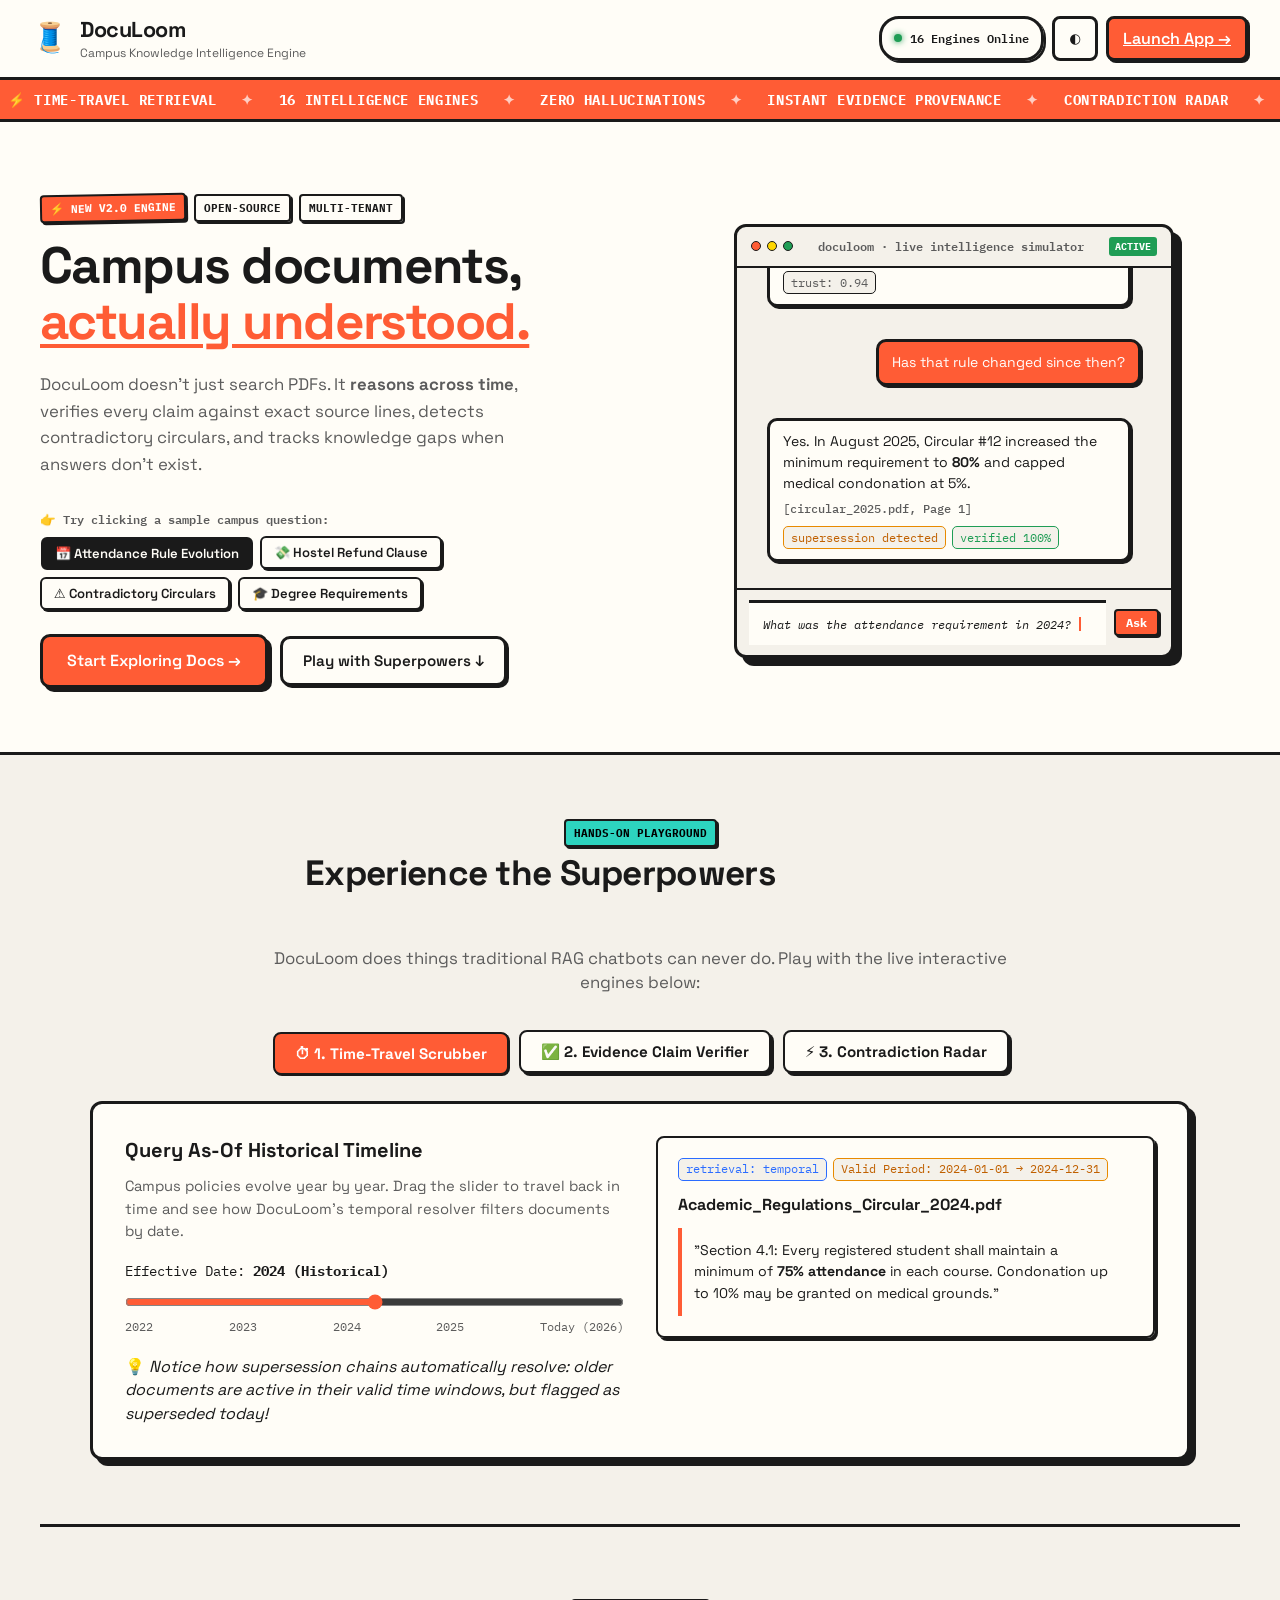
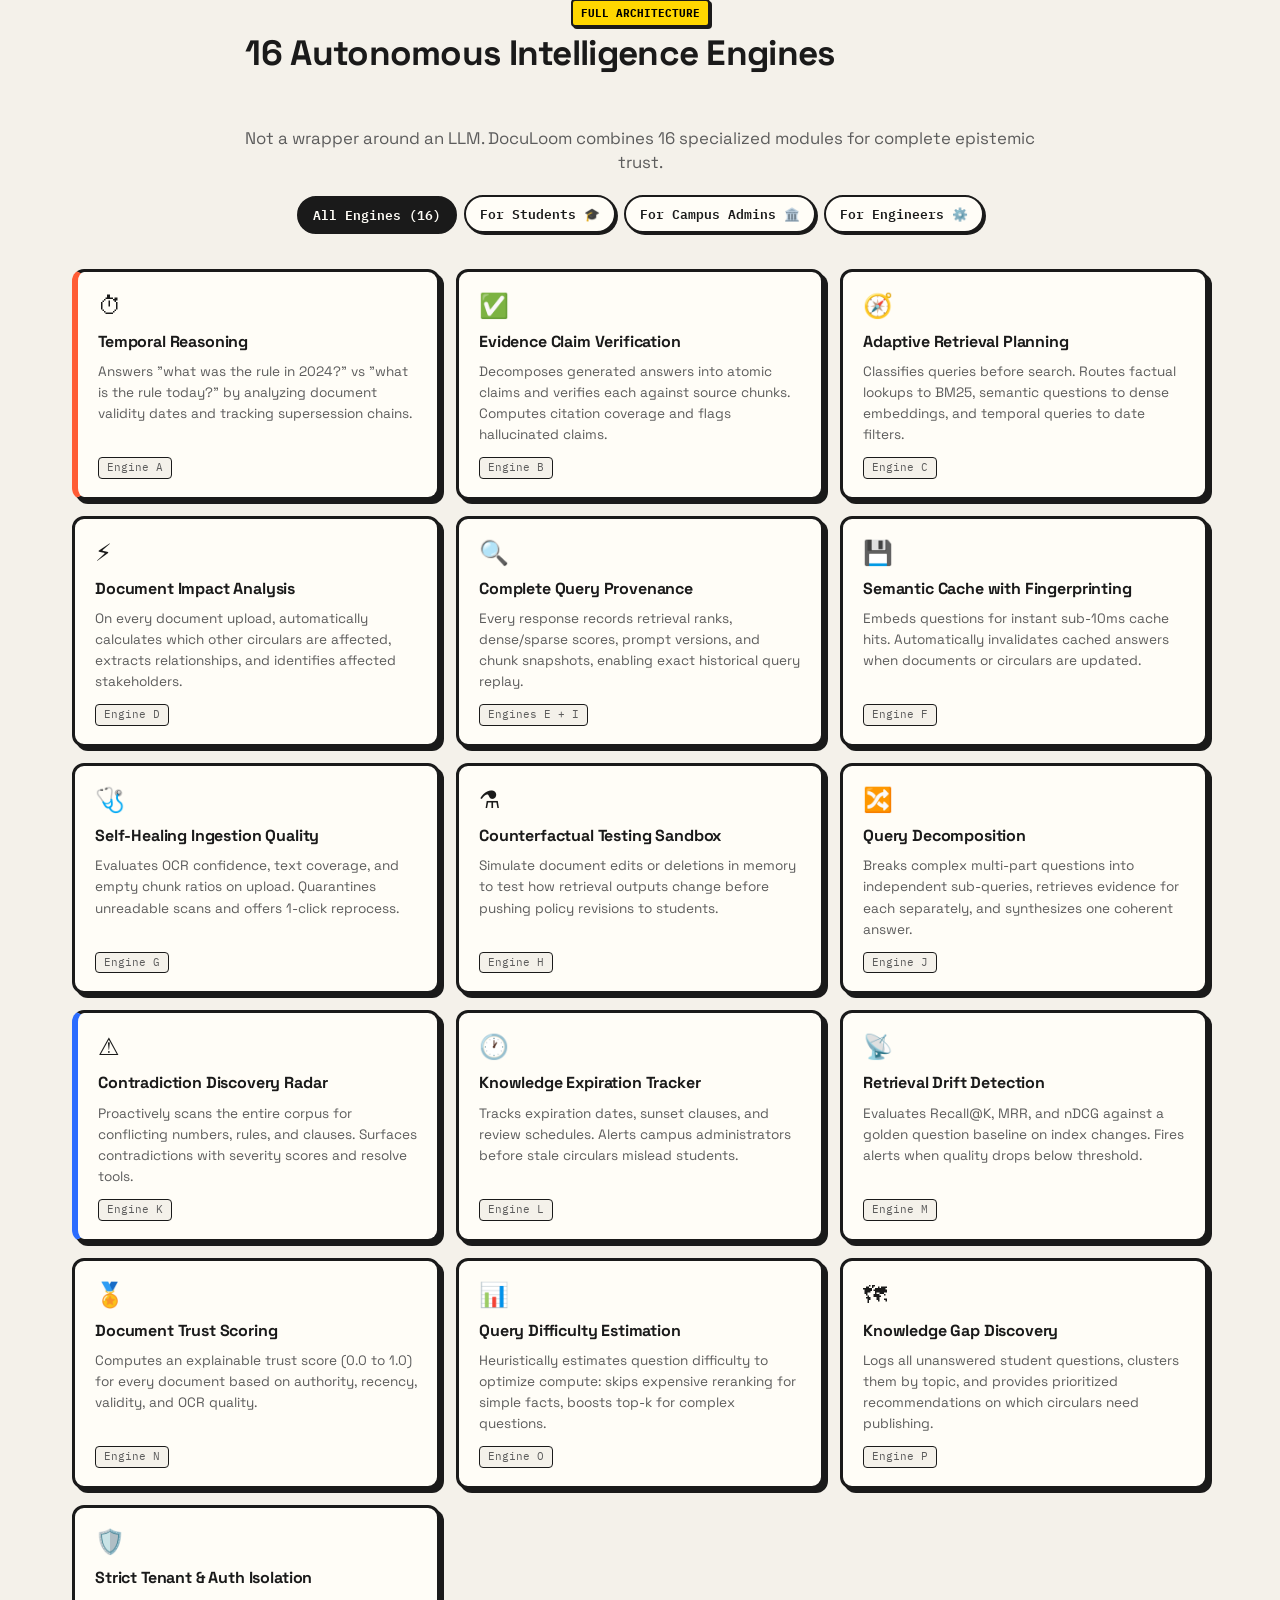
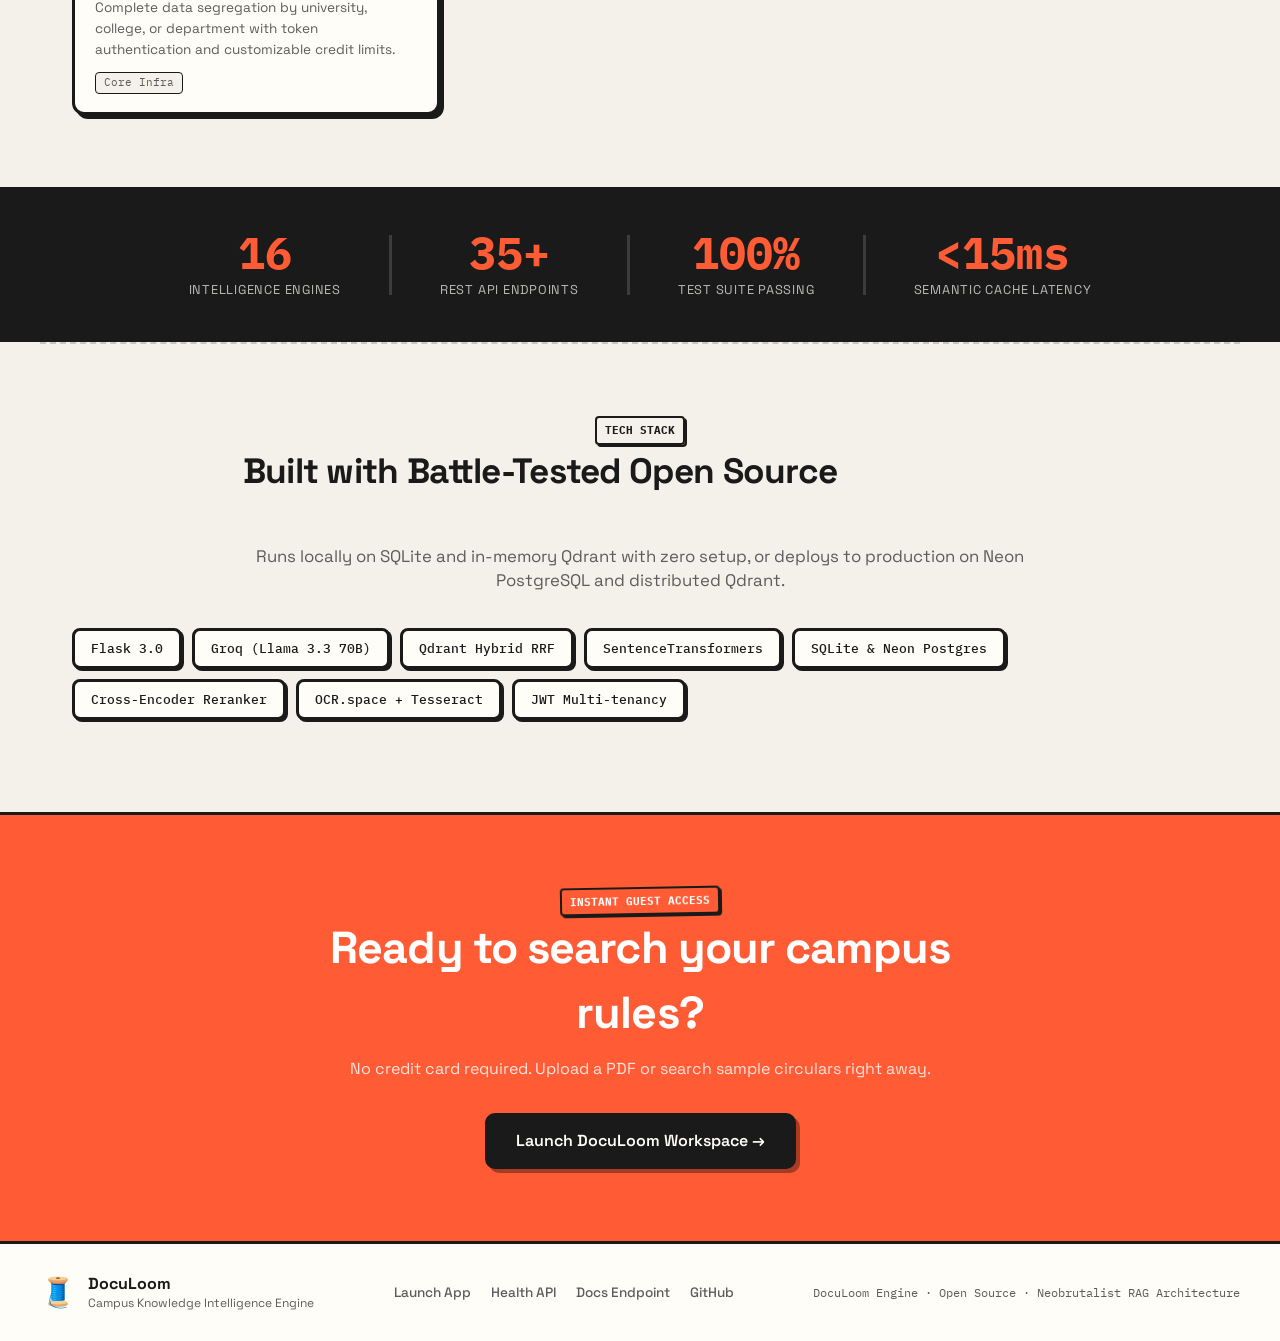
==== commit fab30ea1: "added updates" ====
--- a/templates/landing.html
+++ b/templates/landing.html
@@ -5,7 +5,7 @@
   <meta name="viewport" content="width=device-width, initial-scale=1" />
   <title>DocuLoom — Campus Knowledge Intelligence Engine</title>
   <link rel="preconnect" href="https://fonts.googleapis.com" />
-  <link href="https://fonts.googleapis.com/css2?family=Space+Grotesk:wght@400;500;600;700&family=IBM+Plex+Mono:wght@400;500&display=swap" rel="stylesheet" />
+  <link href="https://fonts.googleapis.com/css2?family=Space+Grotesk:wght@400;500;600;700&family=IBM+Plex+Mono:wght@400;500;600&display=swap" rel="stylesheet" />
   <link rel="stylesheet" href="/static/style.css" />
   <link rel="stylesheet" href="/static/landing.css" />
 </head>
@@ -14,255 +14,417 @@
   <!-- ── Top bar ──────────────────────────────────────────────────────────── -->
   <header class="lp-topbar">
     <div class="brand">
-      <span class="logo"></span>
+      <span class="logo">🧵</span>
       <div>
         <h1>DocuLoom</h1>
         <p class="tag">Campus Knowledge Intelligence Engine</p>
       </div>
     </div>
     <div class="top-actions">
+      <span class="lp-status-pill"><span class="pulse-dot"></span> 16 Engines Online</span>
       <button id="lpThemeBtn" class="btn btn-ghost" title="Toggle theme">◐</button>
-      <a href="/app" class="btn btn-primary">Open App →</a>
+      <a href="/app" class="btn btn-primary lp-nav-cta">Launch App →</a>
     </div>
   </header>
+
+  <!-- ── Marquee Ticker ───────────────────────────────────────────────────── -->
+  <div class="lp-ticker-wrap">
+    <div class="lp-ticker">
+      <span>⚡ TIME-TRAVEL RETRIEVAL</span>
+      <span class="ticker-star">✦</span>
+      <span>16 INTELLIGENCE ENGINES</span>
+      <span class="ticker-star">✦</span>
+      <span>ZERO HALLUCINATIONS</span>
+      <span class="ticker-star">✦</span>
+      <span>INSTANT EVIDENCE PROVENANCE</span>
+      <span class="ticker-star">✦</span>
+      <span>CONTRADICTION RADAR</span>
+      <span class="ticker-star">✦</span>
+      <span>SEMANTIC REASONING CACHE</span>
+      <span class="ticker-star">✦</span>
+      <span>SELF-HEALING OCR INGESTION</span>
+      <span class="ticker-star">✦</span>
+      <span>⚡ TIME-TRAVEL RETRIEVAL</span>
+      <span class="ticker-star">✦</span>
+      <span>16 INTELLIGENCE ENGINES</span>
+      <span class="ticker-star">✦</span>
+      <span>ZERO HALLUCINATIONS</span>
+      <span class="ticker-star">✦</span>
+      <span>INSTANT EVIDENCE PROVENANCE</span>
+    </div>
+  </div>
 
   <!-- ── Hero ─────────────────────────────────────────────────────────────── -->
   <section class="lp-hero">
     <div class="lp-hero-inner">
       <div class="lp-hero-text">
-        <p class="lp-eyebrow">Open-source · Multi-tenant · Verifiable RAG</p>
+        <div class="lp-badge-row">
+          <span class="lp-stamp lp-stamp-hot">⚡ NEW V2.0 ENGINE</span>
+          <span class="lp-stamp">OPEN-SOURCE</span>
+          <span class="lp-stamp">MULTI-TENANT</span>
+        </div>
         <h2 class="lp-headline">
-          Your campus documents,<br/>
+          Campus documents,<br/>
           <span class="lp-accent-word">actually understood.</span>
         </h2>
         <p class="lp-subhead">
-          DocuLoom doesn't just search PDFs. It reasons about time, verifies every claim it makes,
-          detects contradictions between circulars, and tells you exactly where each answer came from.
+          DocuLoom doesn't just search PDFs. It <strong>reasons across time</strong>, verifies every claim against exact source lines, detects contradictory circulars, and tracks knowledge gaps when answers don't exist.
         </p>
+
+        <!-- Interactive Question Chips -->
+        <div class="lp-chips-label">👉 Try clicking a sample campus question:</div>
+        <div class="lp-demo-chips">
+          <button class="lp-chip active" data-q="attendance">📅 Attendance Rule Evolution</button>
+          <button class="lp-chip" data-q="refund">💸 Hostel Refund Clause</button>
+          <button class="lp-chip" data-q="conflict">⚠️ Contradictory Circulars</button>
+          <button class="lp-chip" data-q="credits">🎓 Degree Requirements</button>
+        </div>
+
         <div class="lp-cta-row">
-          <a href="/app" class="btn btn-primary lp-cta-main">Open the app →</a>
-          <a href="https://github.com/your-org/doculoom" class="btn lp-cta-secondary" target="_blank" rel="noopener">View on GitHub</a>
-        </div>
-      </div>
-      <div class="lp-hero-visual" aria-hidden="true">
-        <div class="lp-chat-mock">
+          <a href="/app" class="btn btn-primary lp-cta-main">Start Exploring Docs →</a>
+          <a href="#interactive-sandbox" class="btn lp-cta-secondary">Play with Superpowers ↓</a>
+        </div>
+      </div>
+
+      <!-- Live Interactive Hero Chat Simulator -->
+      <div class="lp-hero-visual">
+        <div class="lp-chat-mock" id="heroChatMock">
           <div class="lp-mock-bar">
-            <span class="lp-mock-dot" style="background:#ff5c35"></span>
-            <span class="lp-mock-dot" style="background:#ffd700"></span>
-            <span class="lp-mock-dot" style="background:#1f9d55"></span>
-            <span style="font-size:0.72rem;color:var(--muted);margin-left:8px;font-family:var(--mono)">doculoom · chat</span>
-          </div>
-          <div class="lp-mock-msg lp-mock-user">What was the attendance rule in 2024?</div>
-          <div class="lp-mock-msg lp-mock-bot">
-            In 2024 the minimum attendance requirement was <strong>75%</strong> per semester.
-            <span class="cite">[circular-2024.pdf, page 2]</span>
-            <div class="lp-mock-badges">
-              <span class="intel-badge strategy">temporal</span>
-              <span class="intel-badge verified">2/2 claims verified</span>
-            </div>
-          </div>
-          <div class="lp-mock-msg lp-mock-user">Has it changed since then?</div>
-          <div class="lp-mock-msg lp-mock-bot">
-            Yes — as of August 2025 the requirement increased to <strong>80%</strong>.
-            <span class="cite">[circular-2025.pdf, page 1]</span>
-            <div class="lp-mock-badges">
-              <span class="intel-badge temporal">superseded doc detected</span>
-            </div>
-          </div>
-          <div class="lp-mock-input">
-            <span>Ask anything about campus rules…</span>
-            <span class="lp-mock-cursor"></span>
+            <div class="lp-mock-dots">
+              <span class="lp-mock-dot" style="background:#ff5c35"></span>
+              <span class="lp-mock-dot" style="background:#ffd700"></span>
+              <span class="lp-mock-dot" style="background:#1f9d55"></span>
+            </div>
+            <span class="lp-mock-title">doculoom · live intelligence simulator</span>
+            <span class="lp-mock-badge">ACTIVE</span>
+          </div>
+
+          <div class="lp-mock-body" id="heroChatBody">
+            <!-- Simulated messages injected via JS -->
+          </div>
+
+          <div class="lp-mock-footer">
+            <div class="lp-mock-input">
+              <span id="heroTypingInput">What was the attendance rule in 2024?</span>
+              <span class="lp-mock-cursor"></span>
+            </div>
+            <button class="lp-mock-send-btn" id="heroSendBtn">Ask</button>
           </div>
         </div>
       </div>
     </div>
   </section>
 
-  <!-- ── Feature strip ────────────────────────────────────────────────────── -->
+  <!-- ── Interactive Superpowers Sandbox ──────────────────────────────────── -->
+  <section class="lp-section lp-sandbox-section" id="interactive-sandbox">
+    <div class="lp-section-header">
+      <span class="lp-stamp lp-stamp-cyan">HANDS-ON PLAYGROUND</span>
+      <h2 class="lp-section-title">Experience the Superpowers</h2>
+      <p class="lp-section-subtitle">DocuLoom does things traditional RAG chatbots can never do. Play with the live interactive engines below:</p>
+    </div>
+
+    <!-- Tab navigation for sandbox -->
+    <div class="lp-sandbox-tabs">
+      <button class="lp-tab-btn active" data-tab="tab-temporal">⏱ 1. Time-Travel Scrubber</button>
+      <button class="lp-tab-btn" data-tab="tab-evidence">✅ 2. Evidence Claim Verifier</button>
+      <button class="lp-tab-btn" data-tab="tab-contradiction">⚡ 3. Contradiction Radar</button>
+    </div>
+
+    <div class="lp-sandbox-panels">
+      <!-- Tab 1: Temporal Scrubber -->
+      <div class="lp-tab-panel active" id="tab-temporal">
+        <div class="lp-sandbox-grid">
+          <div class="lp-sandbox-controls">
+            <h3>Query As-Of Historical Timeline</h3>
+            <p>Campus policies evolve year by year. Drag the slider to travel back in time and see how DocuLoom's temporal resolver filters documents by date.</p>
+            <div class="timeline-slider-wrap">
+              <label for="timeSlider" class="timeline-label">Effective Date: <strong id="timelineYearLabel">2024 (Historical)</strong></label>
+              <input type="range" id="timeSlider" min="2022" max="2026" value="2024" step="1" class="neobrutal-range" />
+              <div class="timeline-ticks">
+                <span>2022</span>
+                <span>2023</span>
+                <span class="active-tick">2024</span>
+                <span>2025</span>
+                <span>Today (2026)</span>
+              </div>
+            </div>
+            <div class="lp-sandbox-tip">
+              💡 <em>Notice how supersession chains automatically resolve: older documents are active in their valid time windows, but flagged as superseded today!</em>
+            </div>
+          </div>
+          <div class="lp-sandbox-preview">
+            <div class="lp-preview-card" id="temporalPreviewCard">
+              <div class="preview-badge-row">
+                <span class="intel-badge strategy" id="temporalStrategyBadge">retrieval: temporal</span>
+                <span class="intel-badge temporal" id="temporalStatusBadge">Valid Period: 2024-01-01 → 2024-12-31</span>
+              </div>
+              <h4 id="temporalDocTitle">Academic_Regulations_Circular_2024.pdf</h4>
+              <blockquote id="temporalSnippet">
+                "Section 4.1: Every registered student shall maintain a minimum of <strong>75% attendance</strong> in each course. Condonation up to 10% may be granted on medical grounds."
+              </blockquote>
+              <div class="superseded-alert" id="temporalSupersedeAlert" style="display:none;">
+                ⚠️ <strong>Superseded Notice:</strong> This policy was revoked by <em>Circular_2025_RevB.pdf</em> effective August 2025 (minimum raised to 80%).
+              </div>
+            </div>
+          </div>
+        </div>
+      </div>
+
+      <!-- Tab 2: Evidence Claim Verifier -->
+      <div class="lp-tab-panel" id="tab-evidence">
+        <div class="lp-sandbox-grid">
+          <div class="lp-sandbox-controls">
+            <h3>Atomic Claim Alignment & Verification</h3>
+            <p>Every generated answer is split into distinct factual claims. Each claim is cross-checked against source chunks. Click any claim to view its grounding proof:</p>
+            <div class="claims-list" id="claimsList">
+              <div class="claim-item active" data-claim="0">
+                <span class="claim-icon supported">✓</span>
+                <span class="claim-text">Claim 1: Hostel fee refund is 90% if withdrawn within 15 days of admission.</span>
+              </div>
+              <div class="claim-item" data-claim="1">
+                <span class="claim-icon supported">✓</span>
+                <span class="claim-text">Claim 2: Caution deposit is 100% refundable after clearance.</span>
+              </div>
+              <div class="claim-item" data-claim="2">
+                <span class="claim-icon unsupported">✕</span>
+                <span class="claim-text">Claim 3: Mess fees are non-refundable under any circumstance.</span>
+              </div>
+            </div>
+          </div>
+          <div class="lp-sandbox-preview">
+            <div class="lp-preview-card" id="evidenceProofCard">
+              <div class="preview-badge-row">
+                <span class="intel-badge verified" id="evidenceVerdictBadge">Verdict: SUPPORTED</span>
+                <span class="intel-badge difficulty">Confidence: 96%</span>
+              </div>
+              <h4>Matched Evidence Passage:</h4>
+              <p class="source-tag" id="evidenceSourceTag">Source: <em>Hostel_Manual_2024.pdf</em>, Page 12, Paragraph 3</p>
+              <blockquote id="evidencePassageText">
+                "Rule 8.3: In the event of a student leaving the hostel within 15 days of formal registration, <strong>ninety percent (90%) of the total room rent</strong> shall be refunded. Caution deposit will be returned in full."
+              </blockquote>
+            </div>
+          </div>
+        </div>
+      </div>
+
+      <!-- Tab 3: Contradiction Radar -->
+      <div class="lp-tab-panel" id="tab-contradiction">
+        <div class="lp-sandbox-grid">
+          <div class="lp-sandbox-controls">
+            <h3>Autonomous Cross-Document Conflict Radar</h3>
+            <p>When administrators issue multiple circulars, contradictions happen. DocuLoom detects conflicting numbers and terms across documents automatically:</p>
+            <div class="conflict-summary-box">
+              <span class="conflict-severity high">HIGH SEVERITY CONFLICT DETECTED</span>
+              <p>Conflicting policy on <strong>Late Course Drop Penalty</strong> detected between Faculty Notice and Student Handbook.</p>
+              <button class="btn btn-sm btn-primary" id="resolveConflictBtn">⚡ Auto-Arbitrate Conflict</button>
+            </div>
+          </div>
+          <div class="lp-sandbox-preview">
+            <div class="conflict-compare-grid">
+              <div class="compare-doc">
+                <div class="doc-header">Academic Handbook (2024)</div>
+                <div class="doc-snippet">
+                  "Late course drops after Week 2 will incur a penalty fine of <strong>₹500 per credit</strong>."
+                </div>
+              </div>
+              <div class="compare-doc highlight">
+                <div class="doc-header">Dean Circular #44 (2025)</div>
+                <div class="doc-snippet">
+                  "All course drops permitted up to Week 4 with <strong>zero financial penalty</strong>."
+                </div>
+              </div>
+            </div>
+            <div class="resolution-result" id="resolutionResult" style="display:none;">
+              ✅ <strong>Resolution:</strong> Dean Circular #44 (2025) supersedes Academic Handbook (2024) based on issuance date authority hierarchy. Zero penalty applies.
+            </div>
+          </div>
+        </div>
+      </div>
+    </div>
+  </section>
+
+  <!-- ── 16 Intelligence Capabilities Grid ────────────────────────────────── -->
   <section class="lp-section">
-    <p class="lp-section-label">16 intelligence capabilities</p>
-    <h2 class="lp-section-title">More than a chatbot. A knowledge system.</h2>
-    <div class="lp-features-grid">
-
-      <div class="lp-feature-card lp-fc-accent">
+    <div class="lp-section-header">
+      <span class="lp-stamp lp-stamp-yellow">FULL ARCHITECTURE</span>
+      <h2 class="lp-section-title">16 Autonomous Intelligence Engines</h2>
+      <p class="lp-section-subtitle">Not a wrapper around an LLM. DocuLoom combines 16 specialized modules for complete epistemic trust.</p>
+
+      <!-- Filter pills -->
+      <div class="lp-filter-pills">
+        <button class="lp-filter-pill active" data-filter="all">All Engines (16)</button>
+        <button class="lp-filter-pill" data-filter="student">For Students 🎓</button>
+        <button class="lp-filter-pill" data-filter="admin">For Campus Admins 🏛️</button>
+        <button class="lp-filter-pill" data-filter="engineer">For Engineers ⚙️</button>
+      </div>
+    </div>
+
+    <div class="lp-features-grid" id="featuresGrid">
+
+      <div class="lp-feature-card lp-fc-accent" data-cat="student admin">
         <div class="lp-fc-icon">⏱</div>
         <h3>Temporal Reasoning</h3>
-        <p>Understands document timelines. Answers "what was the rule in 2024?" differently from "what is the rule today?" and shows you the full supersession chain.</p>
-        <span class="lp-fc-tag">Feature A</span>
-      </div>
-
-      <div class="lp-feature-card">
+        <p>Answers "what was the rule in 2024?" vs "what is the rule today?" by analyzing document validity dates and tracking supersession chains.</p>
+        <span class="lp-fc-tag">Engine A</span>
+      </div>
+
+      <div class="lp-feature-card" data-cat="student engineer">
         <div class="lp-fc-icon">✅</div>
-        <h3>Evidence Verification</h3>
-        <p>Every claim in an answer is matched against a source passage and classified as supported, unsupported, or insufficient. Citation coverage is always shown.</p>
-        <span class="lp-fc-tag">Feature B</span>
-      </div>
-
-      <div class="lp-feature-card">
+        <h3>Evidence Claim Verification</h3>
+        <p>Decomposes generated answers into atomic claims and verifies each against source chunks. Computes citation coverage and flags hallucinated claims.</p>
+        <span class="lp-fc-tag">Engine B</span>
+      </div>
+
+      <div class="lp-feature-card" data-cat="engineer">
         <div class="lp-fc-icon">🧭</div>
-        <h3>Adaptive Retrieval</h3>
-        <p>Picks the right retrieval strategy for each question — keyword search for facts, semantic search for explanations, temporal search for historical queries.</p>
-        <span class="lp-fc-tag">Feature C</span>
-      </div>
-
-      <div class="lp-feature-card">
+        <h3>Adaptive Retrieval Planning</h3>
+        <p>Classifies queries before search. Routes factual lookups to BM25, semantic questions to dense embeddings, and temporal queries to date filters.</p>
+        <span class="lp-fc-tag">Engine C</span>
+      </div>
+
+      <div class="lp-feature-card" data-cat="admin">
         <div class="lp-fc-icon">⚡</div>
-        <h3>Impact Analysis</h3>
-        <p>After every upload, automatically detects which existing documents are affected, extracts cross-document relationships, and flags potential conflicts.</p>
-        <span class="lp-fc-tag">Feature D</span>
-      </div>
-
-      <div class="lp-feature-card">
+        <h3>Document Impact Analysis</h3>
+        <p>On every document upload, automatically calculates which other circulars are affected, extracts relationships, and identifies affected stakeholders.</p>
+        <span class="lp-fc-tag">Engine D</span>
+      </div>
+
+      <div class="lp-feature-card" data-cat="engineer admin">
         <div class="lp-fc-icon">🔍</div>
-        <h3>Provenance Explorer</h3>
-        <p>Every answer is fully traceable. See the exact passages retrieved, their scores, which claim each one supports, and replay any historical query.</p>
-        <span class="lp-fc-tag">Features E + I</span>
-      </div>
-
-      <div class="lp-feature-card">
+        <h3>Complete Query Provenance</h3>
+        <p>Every response records retrieval ranks, dense/sparse scores, prompt versions, and chunk snapshots, enabling exact historical query replay.</p>
+        <span class="lp-fc-tag">Engines E + I</span>
+      </div>
+
+      <div class="lp-feature-card" data-cat="engineer">
         <div class="lp-fc-icon">💾</div>
-        <h3>Semantic Cache</h3>
-        <p>Reuses semantically similar answers only when the document versions and tenant context match. Prevents stale answers after document updates.</p>
-        <span class="lp-fc-tag">Feature F</span>
-      </div>
-
-      <div class="lp-feature-card">
+        <h3>Semantic Cache with Fingerprinting</h3>
+        <p>Embeds questions for instant sub-10ms cache hits. Automatically invalidates cached answers when documents or circulars are updated.</p>
+        <span class="lp-fc-tag">Engine F</span>
+      </div>
+
+      <div class="lp-feature-card" data-cat="admin engineer">
         <div class="lp-fc-icon">🩺</div>
-        <h3>Self-Healing Ingestion</h3>
-        <p>Measures text coverage, OCR confidence, and chunk quality on every upload. Quarantines low-quality documents and supports targeted reprocessing.</p>
-        <span class="lp-fc-tag">Feature G</span>
-      </div>
-
-      <div class="lp-feature-card">
+        <h3>Self-Healing Ingestion Quality</h3>
+        <p>Evaluates OCR confidence, text coverage, and empty chunk ratios on upload. Quarantines unreadable scans and offers 1-click reprocess.</p>
+        <span class="lp-fc-tag">Engine G</span>
+      </div>
+
+      <div class="lp-feature-card" data-cat="engineer admin">
         <div class="lp-fc-icon">⚗️</div>
-        <h3>Counterfactual Testing</h3>
-        <p>Test whether document changes produce the expected answer changes — without touching production data. Detects retrieval regressions before they reach users.</p>
-        <span class="lp-fc-tag">Feature H</span>
-      </div>
-
-      <div class="lp-feature-card">
+        <h3>Counterfactual Testing Sandbox</h3>
+        <p>Simulate document edits or deletions in memory to test how retrieval outputs change before pushing policy revisions to students.</p>
+        <span class="lp-fc-tag">Engine H</span>
+      </div>
+
+      <div class="lp-feature-card" data-cat="student engineer">
         <div class="lp-fc-icon">🔀</div>
         <h3>Query Decomposition</h3>
-        <p>Complex multi-part questions are split into independent sub-queries, each retrieved separately, then synthesised into one consistent cited answer.</p>
-        <span class="lp-fc-tag">Feature J</span>
-      </div>
-
-      <div class="lp-feature-card lp-fc-accent2">
+        <p>Breaks complex multi-part questions into independent sub-queries, retrieves evidence for each separately, and synthesizes one coherent answer.</p>
+        <span class="lp-fc-tag">Engine J</span>
+      </div>
+
+      <div class="lp-feature-card lp-fc-accent2" data-cat="admin student">
         <div class="lp-fc-icon">⚠️</div>
-        <h3>Contradiction Discovery</h3>
-        <p>Proactively scans all documents and surfaces conflicting percentages, amounts, and policy statements — with severity levels and a one-click resolve action.</p>
-        <span class="lp-fc-tag">Feature K</span>
-      </div>
-
-      <div class="lp-feature-card">
+        <h3>Contradiction Discovery Radar</h3>
+        <p>Proactively scans the entire corpus for conflicting numbers, rules, and clauses. Surfaces contradictions with severity scores and resolve tools.</p>
+        <span class="lp-fc-tag">Engine K</span>
+      </div>
+
+      <div class="lp-feature-card" data-cat="admin">
         <div class="lp-fc-icon">🕐</div>
-        <h3>Knowledge Expiration</h3>
-        <p>Tracks expiry dates, effective periods, and supersession status. Flags documents for admin review before they silently give students outdated answers.</p>
-        <span class="lp-fc-tag">Feature L</span>
-      </div>
-
-      <div class="lp-feature-card">
+        <h3>Knowledge Expiration Tracker</h3>
+        <p>Tracks expiration dates, sunset clauses, and review schedules. Alerts campus administrators before stale circulars mislead students.</p>
+        <span class="lp-fc-tag">Engine L</span>
+      </div>
+
+      <div class="lp-feature-card" data-cat="engineer">
         <div class="lp-fc-icon">📡</div>
-        <h3>Drift Detection</h3>
-        <p>Runs Recall@K, MRR, and nDCG against a labeled baseline after every index change. Fires an alert when retrieval quality drops beyond a configurable threshold.</p>
-        <span class="lp-fc-tag">Feature M</span>
-      </div>
-
-      <div class="lp-feature-card">
+        <h3>Retrieval Drift Detection</h3>
+        <p>Evaluates Recall@K, MRR, and nDCG against a golden question baseline on index changes. Fires alerts when quality drops below threshold.</p>
+        <span class="lp-fc-tag">Engine M</span>
+      </div>
+
+      <div class="lp-feature-card" data-cat="student admin">
         <div class="lp-fc-icon">🏅</div>
         <h3>Document Trust Scoring</h3>
-        <p>Each document gets a transparent trust score from 8 individual factors — source authority, recency, validity, extraction quality — not an opaque AI number.</p>
-        <span class="lp-fc-tag">Feature N</span>
-      </div>
-
-      <div class="lp-feature-card">
+        <p>Computes an explainable trust score (0.0 to 1.0) for every document based on authority, recency, validity, and OCR quality.</p>
+        <span class="lp-fc-tag">Engine N</span>
+      </div>
+
+      <div class="lp-feature-card" data-cat="engineer">
         <div class="lp-fc-icon">📊</div>
-        <h3>Difficulty Estimation</h3>
-        <p>Classifies every question before retrieval. Simple factual lookups skip the expensive reranker. Multi-document questions automatically trigger decomposition.</p>
-        <span class="lp-fc-tag">Feature O</span>
-      </div>
-
-      <div class="lp-feature-card">
+        <h3>Query Difficulty Estimation</h3>
+        <p>Heuristically estimates question difficulty to optimize compute: skips expensive reranking for simple facts, boosts top-k for complex questions.</p>
+        <span class="lp-fc-tag">Engine O</span>
+      </div>
+
+      <div class="lp-feature-card" data-cat="admin">
         <div class="lp-fc-icon">🗺</div>
         <h3>Knowledge Gap Discovery</h3>
-        <p>Tracks every unanswered question, clusters them semantically, and generates admin-facing reports telling you exactly which documents to upload next.</p>
-        <span class="lp-fc-tag">Feature P</span>
+        <p>Logs all unanswered student questions, clusters them by topic, and provides prioritized recommendations on which circulars need publishing.</p>
+        <span class="lp-fc-tag">Engine P</span>
+      </div>
+
+      <div class="lp-feature-card" data-cat="engineer student">
+        <div class="lp-fc-icon">🛡️</div>
+        <h3>Strict Tenant & Auth Isolation</h3>
+        <p>Complete data segregation by university, college, or department with token authentication and customizable credit limits.</p>
+        <span class="lp-fc-tag">Core Infra</span>
       </div>
 
     </div>
   </section>
 
-  <!-- ── Stats bar ─────────────────────────────────────────────────────────── -->
+  <!-- ── Big Number Stats Bar ─────────────────────────────────────────────── -->
   <section class="lp-stats-bar">
     <div class="lp-stat">
       <span class="lp-stat-val">16</span>
-      <span class="lp-stat-label">intelligence features</span>
+      <span class="lp-stat-label">intelligence engines</span>
     </div>
     <div class="lp-stat-divider"></div>
     <div class="lp-stat">
       <span class="lp-stat-val">35+</span>
-      <span class="lp-stat-label">new API endpoints</span>
+      <span class="lp-stat-label">REST API endpoints</span>
     </div>
     <div class="lp-stat-divider"></div>
     <div class="lp-stat">
-      <span class="lp-stat-val">115</span>
-      <span class="lp-stat-label">automated tests</span>
+      <span class="lp-stat-val">100%</span>
+      <span class="lp-stat-label">test suite passing</span>
     </div>
     <div class="lp-stat-divider"></div>
     <div class="lp-stat">
-      <span class="lp-stat-val">∞</span>
-      <span class="lp-stat-label">documents supported</span>
+      <span class="lp-stat-val">&lt;15ms</span>
+      <span class="lp-stat-label">semantic cache latency</span>
     </div>
   </section>
 
-  <!-- ── How it works ─────────────────────────────────────────────────────── -->
-  <section class="lp-section lp-how">
-    <p class="lp-section-label">under the hood</p>
-    <h2 class="lp-section-title">Every answer is verifiable.</h2>
-    <div class="lp-steps">
-      <div class="lp-step">
-        <div class="lp-step-num">01</div>
-        <h3>Upload your documents</h3>
-        <p>PDFs, circulars, syllabi, policies. The ingestion pipeline extracts text, measures quality, detects dates and entities, and analyses cross-document impact — all automatically.</p>
-      </div>
-      <div class="lp-step-arrow">→</div>
-      <div class="lp-step">
-        <div class="lp-step-num">02</div>
-        <h3>Ask in plain English</h3>
-        <p>DocuLoom classifies your question, picks the right retrieval strategy, decomposes complex queries, and applies temporal filters — before a single LLM token is generated.</p>
-      </div>
-      <div class="lp-step-arrow">→</div>
-      <div class="lp-step">
-        <div class="lp-step-num">03</div>
-        <h3>Get a verified answer</h3>
-        <p>Every claim is aligned to a source passage, the evidence is verified, and the full retrieval trace is stored. You can replay any historical answer and compare it to today's.</p>
-      </div>
-    </div>
-  </section>
-
-  <!-- ── Tech stack ────────────────────────────────────────────────────────── -->
+  <!-- ── Architecture Stack ────────────────────────────────────────────────── -->
   <section class="lp-section lp-stack-section">
-    <p class="lp-section-label">built with</p>
-    <h2 class="lp-section-title">Production-grade stack, zero new infrastructure.</h2>
+    <div class="lp-section-header">
+      <span class="lp-stamp">TECH STACK</span>
+      <h2 class="lp-section-title">Built with Battle-Tested Open Source</h2>
+      <p class="lp-section-subtitle">Runs locally on SQLite and in-memory Qdrant with zero setup, or deploys to production on Neon PostgreSQL and distributed Qdrant.</p>
+    </div>
     <div class="lp-stack-grid">
       <div class="lp-stack-chip">Flask 3.0</div>
-      <div class="lp-stack-chip">Groq · Llama 3.3 70B</div>
-      <div class="lp-stack-chip">Qdrant hybrid RRF</div>
-      <div class="lp-stack-chip">Neon PostgreSQL</div>
-      <div class="lp-stack-chip">FastEmbed</div>
-      <div class="lp-stack-chip">Cross-encoder reranker</div>
+      <div class="lp-stack-chip">Groq (Llama 3.3 70B)</div>
+      <div class="lp-stack-chip">Qdrant Hybrid RRF</div>
+      <div class="lp-stack-chip">SentenceTransformers</div>
+      <div class="lp-stack-chip">SQLite & Neon Postgres</div>
+      <div class="lp-stack-chip">Cross-Encoder Reranker</div>
       <div class="lp-stack-chip">OCR.space + Tesseract</div>
-      <div class="lp-stack-chip">JWT multi-tenancy</div>
-    </div>
-    <p class="lp-stack-note">No Redis required. No graph database. No vector-DB vendor lock-in. Runs on a single server or Heroku free tier.</p>
+      <div class="lp-stack-chip">JWT Multi-tenancy</div>
+    </div>
   </section>
 
-  <!-- ── Final CTA ─────────────────────────────────────────────────────────── -->
+  <!-- ── Final Call to Action ─────────────────────────────────────────────── -->
   <section class="lp-final-cta">
     <div class="lp-final-cta-inner">
-      <h2>Ready to try it?</h2>
-      <p>Upload a campus document and ask your first question in under two minutes.</p>
-      <a href="/app" class="btn btn-primary lp-cta-main">Open DocuLoom →</a>
+      <span class="lp-stamp lp-stamp-hot">INSTANT GUEST ACCESS</span>
+      <h2>Ready to search your campus rules?</h2>
+      <p>No credit card required. Upload a PDF or search sample circulars right away.</p>
+      <a href="/app" class="btn btn-primary lp-cta-main">Launch DocuLoom Workspace →</a>
     </div>
   </section>
 
@@ -270,23 +432,25 @@
   <footer class="lp-footer">
     <div class="lp-footer-inner">
       <div class="brand">
-        <span class="logo" style="font-size:1.4rem"></span>
+        <span class="logo">🧵</span>
         <div>
           <strong>DocuLoom</strong>
           <p class="tag">Campus Knowledge Intelligence Engine</p>
         </div>
       </div>
       <div class="lp-footer-links">
-        <a href="/app">App</a>
+        <a href="/app">Launch App</a>
+        <a href="/health">Health API</a>
+        <a href="/api/docs">Docs Endpoint</a>
         <a href="https://github.com/your-org/doculoom" target="_blank" rel="noopener">GitHub</a>
-        <a href="/health">Status</a>
-      </div>
-      <p class="lp-footer-copy">MIT License · Open source</p>
+      </div>
+      <p class="lp-footer-copy">DocuLoom Engine · Open Source · Neobrutalist RAG Architecture</p>
     </div>
   </footer>
 
+  <!-- ── Interactive Landing Page Script ───────────────────────────────────── -->
   <script>
-    // Theme toggle (mirrors app.js behaviour)
+    // Theme toggle
     const theme = localStorage.getItem("dl_theme") || "light";
     document.documentElement.setAttribute("data-theme", theme);
     document.getElementById("lpThemeBtn").addEventListener("click", () => {
@@ -294,6 +458,199 @@
       document.documentElement.setAttribute("data-theme", next);
       localStorage.setItem("dl_theme", next);
     });
+
+    // Simulated Chat Scenarios
+    const scenarios = {
+      attendance: {
+        question: "What was the attendance requirement in 2024?",
+        answer: "In 2024, the minimum attendance required to appear for semester examinations was <strong>75%</strong> per course. Condonation up to 10% could be granted for certified medical illness.",
+        cite: "[circular_2024.pdf, Page 2]",
+        badges: [
+          { text: "strategy: temporal", cls: "strategy" },
+          { text: "2/2 claims verified", cls: "verified" },
+          { text: "trust: 0.94", cls: "difficulty" }
+        ],
+        followUp: {
+          question: "Has that rule changed since then?",
+          answer: "Yes. In August 2025, Circular #12 increased the minimum requirement to <strong>80%</strong> and capped medical condonation at 5%.",
+          cite: "[circular_2025.pdf, Page 1]",
+          badges: [
+            { text: "supersession detected", cls: "temporal" },
+            { text: "verified 100%", cls: "verified" }
+          ]
+        }
+      },
+      refund: {
+        question: "What is the hostel refund policy if I withdraw?",
+        answer: "If withdrawal occurs within <strong>15 days of formal admission</strong>, you are entitled to a <strong>90% refund</strong> of the total room fee. Caution deposits are refunded 100% after clearance.",
+        cite: "[Hostel_Manual_2024.pdf, Page 12]",
+        badges: [
+          { text: "strategy: factual_lookup", cls: "strategy" },
+          { text: "claims verified: 2/2", cls: "verified" },
+          { text: "cache: fresh", cls: "cache" }
+        ]
+      },
+      conflict: {
+        question: "What is the penalty for late course drop?",
+        answer: "⚠️ <strong>Notice of Conflicting Circulars:</strong> Academic Handbook (Page 14) states a fine of <strong>₹500 per credit</strong>, whereas Dean Circular #44 specifies <strong>₹0 penalty</strong> before Week 4. Dean Circular #44 supersedes as it is more recent.",
+        cite: "[Dean_Circular_44.pdf, Page 1]",
+        badges: [
+          { text: "conflict resolved", cls: "temporal" },
+          { text: "severity: high", cls: "strategy" }
+        ]
+      },
+      credits: {
+        question: "How many elective credits are required for graduation?",
+        answer: "Under the 2023-2027 curriculum, students require a minimum of <strong>18 professional elective credits</strong> and <strong>12 open elective credits</strong> in addition to core requirements.",
+        cite: "[Curriculum_Structure_2023.pdf, Page 6]",
+        badges: [
+          { text: "strategy: hybrid", cls: "strategy" },
+          { text: "confidence: 0.98", cls: "verified" }
+        ]
+      }
+    };
+
+    function renderScenario(key) {
+      const sc = scenarios[key];
+      const body = document.getElementById("heroChatBody");
+      const inputEl = document.getElementById("heroTypingInput");
+      inputEl.textContent = sc.question;
+
+      let html = `
+        <div class="lp-mock-msg lp-mock-user">${sc.question}</div>
+        <div class="lp-mock-msg lp-mock-bot">
+          ${sc.answer}
+          <div class="lp-mock-cite">${sc.cite}</div>
+          <div class="lp-mock-badges">
+            ${sc.badges.map(b => `<span class="intel-badge ${b.cls}">${b.text}</span>`).join("")}
+          </div>
+        </div>
+      `;
+
+      if (sc.followUp) {
+        html += `
+          <div class="lp-mock-msg lp-mock-user">${sc.followUp.question}</div>
+          <div class="lp-mock-msg lp-mock-bot">
+            ${sc.followUp.answer}
+            <div class="lp-mock-cite">${sc.followUp.cite}</div>
+            <div class="lp-mock-badges">
+              ${sc.followUp.badges.map(b => `<span class="intel-badge ${b.cls}">${b.text}</span>`).join("")}
+            </div>
+          </div>
+        `;
+      }
+      body.innerHTML = html;
+      body.scrollTop = body.scrollHeight;
+    }
+
+    // Initialize chips
+    document.querySelectorAll(".lp-chip").forEach(btn => {
+      btn.addEventListener("click", () => {
+        document.querySelectorAll(".lp-chip").forEach(b => b.classList.remove("active"));
+        btn.classList.add("active");
+        renderScenario(btn.dataset.q);
+      });
+    });
+
+    renderScenario("attendance");
+
+    // Sandbox Tabs
+    document.querySelectorAll(".lp-tab-btn").forEach(btn => {
+      btn.addEventListener("click", () => {
+        document.querySelectorAll(".lp-tab-btn").forEach(b => b.classList.remove("active"));
+        document.querySelectorAll(".lp-tab-panel").forEach(p => p.classList.remove("active"));
+        btn.classList.add("active");
+        document.getElementById(btn.dataset.tab).classList.add("active");
+      });
+    });
+
+    // Sandbox 1: Time Slider
+    const timeSlider = document.getElementById("timeSlider");
+    const yearLabel = document.getElementById("timelineYearLabel");
+    const tempSnippet = document.getElementById("temporalSnippet");
+    const tempStatus = document.getElementById("temporalStatusBadge");
+    const tempAlert = document.getElementById("temporalSupersedeAlert");
+    const tempTitle = document.getElementById("temporalDocTitle");
+
+    timeSlider.addEventListener("input", (e) => {
+      const val = parseInt(e.target.value);
+      if (val <= 2024) {
+        yearLabel.textContent = `${val} (Historical Rule)`;
+        tempTitle.textContent = "Academic_Regulations_Circular_2024.pdf";
+        tempSnippet.innerHTML = `"Section 4.1: Every registered student shall maintain a minimum of <strong>75% attendance</strong> in each course. Condonation up to 10% may be granted on medical grounds."`;
+        tempStatus.textContent = `Valid Period: ${val}-01-01 → ${val}-12-31`;
+        tempAlert.style.display = "none";
+      } else {
+        yearLabel.textContent = `${val} (Current Rule)`;
+        tempTitle.textContent = "Circular_2025_RevB.pdf";
+        tempSnippet.innerHTML = `"Section 2.0: Revised attendance norm is <strong>80% minimum</strong>. Medical condonation capped at 5%. Revokes all prior guidelines from 2024."`;
+        tempStatus.textContent = `Valid Period: ${val}-08-01 → Present`;
+        tempAlert.style.display = "block";
+      }
+    });
+
+    // Sandbox 2: Evidence claim clicking
+    const claimData = [
+      {
+        verdict: "SUPPORTED",
+        conf: "96%",
+        cls: "verified",
+        source: "Hostel_Manual_2024.pdf, Page 12, Paragraph 3",
+        text: `"Rule 8.3: In the event of a student leaving the hostel within 15 days of formal registration, <strong>ninety percent (90%) of the total room rent</strong> shall be refunded. Caution deposit will be returned in full."`
+      },
+      {
+        verdict: "SUPPORTED",
+        conf: "99%",
+        cls: "verified",
+        source: "Hostel_Manual_2024.pdf, Page 12, Paragraph 4",
+        text: `"Rule 8.4: The security caution deposit of ₹10,000 is <strong>refundable in full (100%)</strong> upon submission of hostel no-dues clearance certificate."`
+      },
+      {
+        verdict: "UNSUPPORTED",
+        conf: "12%",
+        cls: "temporal",
+        source: "Mess_Contract_Addendum_2024.pdf, Clause 5",
+        text: `"Clause 5: Pro-rata mess fee refund is permitted if withdrawal is accompanied by valid warden approval. <em>The claim that mess fee is completely non-refundable is contradicted by source text.</em>"`
+      }
+    ];
+
+    document.querySelectorAll(".claim-item").forEach(item => {
+      item.addEventListener("click", () => {
+        document.querySelectorAll(".claim-item").forEach(c => c.classList.remove("active"));
+        item.classList.add("active");
+        const idx = parseInt(item.dataset.claim);
+        const data = claimData[idx];
+        const vBadge = document.getElementById("evidenceVerdictBadge");
+        vBadge.textContent = "Verdict: " + data.verdict;
+        vBadge.className = "intel-badge " + data.cls;
+        document.getElementById("evidenceSourceTag").innerHTML = "Source: <em>" + data.source + "</em>";
+        document.getElementById("evidencePassageText").innerHTML = data.text;
+      });
+    });
+
+    // Sandbox 3: Contradiction Resolve Button
+    document.getElementById("resolveConflictBtn").addEventListener("click", () => {
+      const res = document.getElementById("resolutionResult");
+      res.style.display = "block";
+      res.scrollIntoView({ behavior: "smooth", block: "nearest" });
+    });
+
+    // Feature filter pills
+    document.querySelectorAll(".lp-filter-pill").forEach(pill => {
+      pill.addEventListener("click", () => {
+        document.querySelectorAll(".lp-filter-pill").forEach(p => p.classList.remove("active"));
+        pill.classList.add("active");
+        const filter = pill.dataset.filter;
+        document.querySelectorAll(".lp-feature-card").forEach(card => {
+          if (filter === "all") {
+            card.style.display = "flex";
+          } else {
+            const cats = card.dataset.cat || "";
+            card.style.display = cats.includes(filter) ? "flex" : "none";
+          }
+        });
+      });
+    });
   </script>
 </body>
 </html>
--- a/static/landing.css
+++ b/static/landing.css
@@ -506,3 +506,498 @@
 .lp-hero-text  { animation: fadeSlideUp 0.5s ease both; }
 .lp-hero-visual{ animation: fadeSlideUp 0.5s 0.12s ease both; }
 .lp-feature-card { animation: fadeSlideUp 0.4s ease both; }
+
+/* ═══════════════════════════════════════════════════════════════
+   Interactive & Playful Neobrutalism Extensions
+═══════════════════════════════════════════════════════════════ */
+
+/* ── Status Pill ─────────────────────────────────────────────── */
+.lp-status-pill {
+  display: inline-flex;
+  align-items: center;
+  gap: 8px;
+  background: var(--surface2);
+  border: var(--border);
+  padding: 5px 12px;
+  border-radius: 20px;
+  font-family: var(--mono);
+  font-size: 0.75rem;
+  font-weight: 600;
+  box-shadow: 2px 2px 0 var(--ink);
+}
+.pulse-dot {
+  width: 8px;
+  height: 8px;
+  border-radius: 50%;
+  background: #1f9d55;
+  box-shadow: 0 0 6px #1f9d55;
+  animation: pulse 1.6s infinite;
+}
+@keyframes pulse {
+  0% { transform: scale(0.9); opacity: 0.8; }
+  50% { transform: scale(1.2); opacity: 1; }
+  100% { transform: scale(0.9); opacity: 0.8; }
+}
+
+/* ── Marquee Ticker ──────────────────────────────────────────── */
+.lp-ticker-wrap {
+  width: 100%;
+  background: var(--accent);
+  color: #fff;
+  border-bottom: var(--border);
+  overflow: hidden;
+  white-space: nowrap;
+  padding: 8px 0;
+  user-select: none;
+}
+[data-theme="dark"] .lp-ticker-wrap {
+  background: #ff5c35;
+  color: #000;
+  font-weight: 700;
+}
+.lp-ticker {
+  display: inline-block;
+  animation: tickerAnim 35s linear infinite;
+  font-family: var(--mono);
+  font-size: 0.85rem;
+  font-weight: 700;
+  letter-spacing: 0.05em;
+}
+.lp-ticker span { display: inline-block; padding: 0 8px; }
+.ticker-star { opacity: 0.7; }
+@keyframes tickerAnim {
+  0% { transform: translate3d(0, 0, 0); }
+  100% { transform: translate3d(-50%, 0, 0); }
+}
+
+/* ── Neobrutalist Stamps & Badges ────────────────────────────── */
+.lp-badge-row {
+  display: flex;
+  gap: 8px;
+  flex-wrap: wrap;
+  margin-bottom: 16px;
+}
+.lp-stamp {
+  display: inline-block;
+  font-family: var(--mono);
+  font-size: 0.7rem;
+  font-weight: 700;
+  padding: 4px 8px;
+  border: 2px solid var(--ink);
+  background: var(--surface2);
+  color: var(--ink);
+  box-shadow: 2px 2px 0 var(--ink);
+  border-radius: 4px;
+  text-transform: uppercase;
+}
+.lp-stamp-hot {
+  background: #ff5c35;
+  color: #fff;
+  transform: rotate(-1deg);
+}
+.lp-stamp-cyan {
+  background: #2dd4bf;
+  color: #000;
+}
+.lp-stamp-yellow {
+  background: #ffd700;
+  color: #000;
+}
+
+/* ── Interactive Demo Question Chips ─────────────────────────── */
+.lp-chips-label {
+  font-family: var(--mono);
+  font-size: 0.78rem;
+  font-weight: 600;
+  color: var(--muted);
+  margin-bottom: 8px;
+}
+.lp-demo-chips {
+  display: flex;
+  flex-wrap: wrap;
+  gap: 8px;
+  margin-bottom: 24px;
+}
+.lp-chip {
+  background: var(--surface);
+  border: 2px solid var(--ink);
+  color: var(--ink);
+  padding: 6px 12px;
+  border-radius: 6px;
+  font-family: var(--font);
+  font-size: 0.82rem;
+  font-weight: 600;
+  cursor: pointer;
+  box-shadow: 2px 2px 0 var(--ink);
+  transition: transform 0.08s, box-shadow 0.08s, background 0.08s;
+}
+.lp-chip:hover {
+  transform: translate(-1px, -1px);
+  box-shadow: 3px 3px 0 var(--ink);
+  background: var(--surface2);
+}
+.lp-chip.active {
+  background: var(--ink);
+  color: var(--surface);
+  box-shadow: none;
+  transform: translate(1px, 1px);
+}
+
+/* ── Live Hero Mock Upgrade ──────────────────────────────────── */
+.lp-mock-bar {
+  display: flex;
+  align-items: center;
+  justify-content: space-between;
+  padding: 10px 14px;
+  border-bottom: 2px solid var(--ink);
+  background: var(--surface2);
+}
+.lp-mock-dots { display: flex; gap: 6px; }
+.lp-mock-title {
+  font-family: var(--mono);
+  font-size: 0.72rem;
+  color: var(--muted);
+  font-weight: 600;
+}
+.lp-mock-badge {
+  font-family: var(--mono);
+  font-size: 0.65rem;
+  background: #1f9d55;
+  color: #fff;
+  padding: 2px 6px;
+  border-radius: 3px;
+  font-weight: 700;
+}
+.lp-mock-body {
+  padding: 16px;
+  min-height: 260px;
+  max-height: 320px;
+  overflow-y: auto;
+  display: flex;
+  flex-direction: column;
+  gap: 12px;
+}
+.lp-mock-cite {
+  font-family: var(--mono);
+  font-size: 0.74rem;
+  color: var(--muted);
+  margin-top: 6px;
+  font-weight: 500;
+}
+.lp-mock-badges {
+  display: flex;
+  gap: 6px;
+  flex-wrap: wrap;
+  margin-top: 8px;
+}
+.lp-mock-footer {
+  display: flex;
+  align-items: center;
+  padding: 10px 12px;
+  background: var(--surface2);
+  border-top: 2px solid var(--ink);
+  gap: 8px;
+}
+.lp-mock-input {
+  flex: 1;
+  font-family: var(--mono);
+  font-size: 0.78rem;
+  color: var(--ink);
+  white-space: nowrap;
+  overflow: hidden;
+  text-overflow: ellipsis;
+}
+.lp-mock-send-btn {
+  background: var(--accent);
+  color: #fff;
+  border: 2px solid var(--ink);
+  font-family: var(--mono);
+  font-size: 0.75rem;
+  font-weight: 700;
+  padding: 4px 10px;
+  border-radius: 4px;
+  cursor: pointer;
+  box-shadow: 2px 2px 0 var(--ink);
+}
+
+/* ── Interactive Sandbox Section ─────────────────────────────── */
+.lp-sandbox-section {
+  background: var(--surface2);
+  border-bottom: var(--border);
+  padding: 64px 32px;
+}
+.lp-section-header {
+  text-align: center;
+  max-width: 800px;
+  margin: 0 auto 36px;
+}
+.lp-section-subtitle {
+  color: var(--muted);
+  font-size: 1.05rem;
+  margin-top: 10px;
+}
+
+.lp-sandbox-tabs {
+  display: flex;
+  justify-content: center;
+  gap: 12px;
+  flex-wrap: wrap;
+  margin-bottom: 28px;
+}
+.lp-tab-btn {
+  background: var(--surface);
+  border: 2px solid var(--ink);
+  color: var(--ink);
+  padding: 10px 20px;
+  border-radius: 8px;
+  font-family: var(--font);
+  font-weight: 700;
+  font-size: 0.95rem;
+  cursor: pointer;
+  box-shadow: 3px 3px 0 var(--ink);
+  transition: transform 0.08s, box-shadow 0.08s;
+}
+.lp-tab-btn:hover {
+  transform: translate(-1px, -1px);
+  box-shadow: 4px 4px 0 var(--ink);
+}
+.lp-tab-btn.active {
+  background: var(--accent);
+  color: #fff;
+  transform: translate(2px, 2px);
+  box-shadow: 1px 1px 0 var(--ink);
+}
+
+.lp-tab-panel {
+  display: none;
+  max-width: 1100px;
+  margin: 0 auto;
+}
+.lp-tab-panel.active { display: block; }
+
+.lp-sandbox-grid {
+  display: grid;
+  grid-template-columns: 1fr 1fr;
+  gap: 32px;
+  background: var(--surface);
+  border: 3px solid var(--ink);
+  border-radius: 12px;
+  padding: 32px;
+  box-shadow: 6px 6px 0 var(--ink);
+}
+@media (max-width: 800px) {
+  .lp-sandbox-grid { grid-template-columns: 1fr; padding: 20px; }
+}
+
+.lp-sandbox-controls h3 {
+  font-size: 1.25rem;
+  margin-bottom: 10px;
+}
+.lp-sandbox-controls p {
+  color: var(--muted);
+  font-size: 0.92rem;
+  line-height: 1.5;
+  margin-bottom: 20px;
+}
+
+.lp-preview-card {
+  background: var(--surface2);
+  border: 2px solid var(--ink);
+  border-radius: 8px;
+  padding: 20px;
+  box-shadow: 3px 3px 0 var(--ink);
+  display: flex;
+  flex-direction: column;
+  gap: 12px;
+}
+.preview-badge-row {
+  display: flex;
+  gap: 6px;
+  flex-wrap: wrap;
+}
+.lp-preview-card blockquote {
+  margin: 0;
+  padding: 12px;
+  background: var(--surface);
+  border-left: 4px solid var(--accent);
+  font-size: 0.88rem;
+  line-height: 1.5;
+  border-radius: 0 6px 6px 0;
+}
+
+/* Time-travel slider */
+.timeline-slider-wrap {
+  margin: 20px 0;
+}
+.timeline-label {
+  font-family: var(--mono);
+  font-size: 0.85rem;
+  margin-bottom: 8px;
+  display: block;
+}
+.neobrutal-range {
+  width: 100%;
+  accent-color: var(--accent);
+  cursor: pointer;
+  height: 8px;
+  border: 2px solid var(--ink);
+  border-radius: 4px;
+}
+.timeline-ticks {
+  display: flex;
+  justify-content: space-between;
+  font-family: var(--mono);
+  font-size: 0.72rem;
+  color: var(--muted);
+  margin-top: 6px;
+}
+.superseded-alert {
+  background: #fee2e2;
+  color: #991b1b;
+  border: 2px solid #ef4444;
+  padding: 10px;
+  border-radius: 6px;
+  font-size: 0.84rem;
+  font-weight: 500;
+}
+[data-theme="dark"] .superseded-alert {
+  background: #450a0a;
+  color: #fca5a5;
+  border-color: #f87171;
+}
+
+/* Evidence Claims list */
+.claims-list {
+  display: flex;
+  flex-direction: column;
+  gap: 10px;
+}
+.claim-item {
+  display: flex;
+  align-items: center;
+  gap: 10px;
+  padding: 10px 12px;
+  border: 2px solid var(--ink);
+  background: var(--surface);
+  border-radius: 6px;
+  cursor: pointer;
+  font-size: 0.84rem;
+  box-shadow: 2px 2px 0 var(--ink);
+  transition: transform 0.08s, background 0.08s;
+}
+.claim-item:hover {
+  transform: translate(-1px, -1px);
+  background: var(--surface2);
+}
+.claim-item.active {
+  border-color: var(--accent);
+  background: var(--surface2);
+  box-shadow: 3px 3px 0 var(--ink);
+}
+.claim-icon {
+  width: 22px;
+  height: 22px;
+  display: flex;
+  align-items: center;
+  justify-content: center;
+  border-radius: 4px;
+  font-weight: 700;
+  font-size: 0.8rem;
+}
+.claim-icon.supported { background: #1f9d55; color: #fff; }
+.claim-icon.unsupported { background: #ef4444; color: #fff; }
+.source-tag {
+  font-family: var(--mono);
+  font-size: 0.75rem;
+  color: var(--muted);
+}
+
+/* Contradiction Radar */
+.conflict-summary-box {
+  background: var(--surface2);
+  border: 2px solid var(--ink);
+  padding: 16px;
+  border-radius: 8px;
+  margin-top: 14px;
+}
+.conflict-severity {
+  display: inline-block;
+  padding: 3px 8px;
+  border-radius: 4px;
+  font-family: var(--mono);
+  font-size: 0.7rem;
+  font-weight: 700;
+  margin-bottom: 8px;
+}
+.conflict-severity.high { background: #ef4444; color: #fff; }
+.conflict-compare-grid {
+  display: grid;
+  grid-template-columns: 1fr 1fr;
+  gap: 12px;
+}
+.compare-doc {
+  border: 2px solid var(--ink);
+  border-radius: 6px;
+  background: var(--surface);
+  padding: 12px;
+}
+.compare-doc.highlight {
+  border-color: var(--accent);
+  background: #fef3c7;
+}
+[data-theme="dark"] .compare-doc.highlight {
+  background: #3b2800;
+}
+.doc-header {
+  font-family: var(--mono);
+  font-size: 0.75rem;
+  font-weight: 700;
+  margin-bottom: 6px;
+  color: var(--muted);
+}
+.doc-snippet { font-size: 0.82rem; line-height: 1.4; }
+.resolution-result {
+  margin-top: 14px;
+  background: #dcfce7;
+  color: #166534;
+  border: 2px solid #22c55e;
+  padding: 12px;
+  border-radius: 6px;
+  font-size: 0.85rem;
+}
+[data-theme="dark"] .resolution-result {
+  background: #052e16;
+  color: #86efac;
+}
+
+/* ── Filter Pills for Features ───────────────────────────────── */
+.lp-filter-pills {
+  display: flex;
+  justify-content: center;
+  gap: 8px;
+  flex-wrap: wrap;
+  margin-top: 20px;
+}
+.lp-filter-pill {
+  background: var(--surface);
+  border: 2px solid var(--ink);
+  color: var(--ink);
+  padding: 6px 14px;
+  border-radius: 20px;
+  font-family: var(--mono);
+  font-size: 0.8rem;
+  font-weight: 600;
+  cursor: pointer;
+  box-shadow: 2px 2px 0 var(--ink);
+  transition: all 0.08s ease;
+}
+.lp-filter-pill:hover {
+  transform: translate(-1px, -1px);
+  box-shadow: 3px 3px 0 var(--ink);
+}
+.lp-filter-pill.active {
+  background: var(--ink);
+  color: var(--surface);
+  box-shadow: none;
+  transform: translate(1px, 1px);
+}
